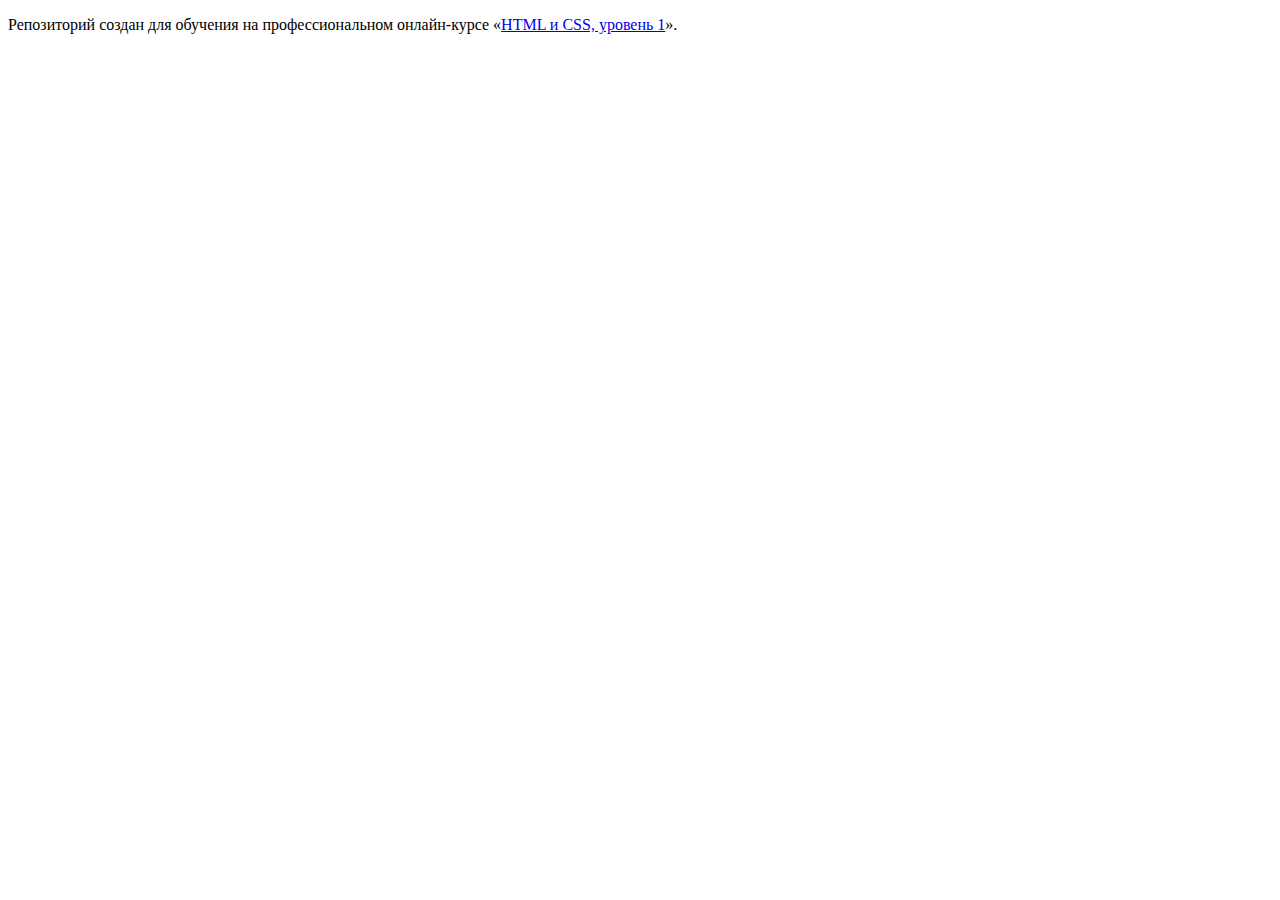
==== index.html @ 7a4e4bcb ":hatching_chick:" ====
<!DOCTYPE html>
<html lang="ru">
  <head>
    <meta charset="utf-8">
    <title>HTML Academy: Седона</title>
  </head>
  <body>

    <p>Репозиторий создан для обучения на профессиональном онлайн‑курсе «<a href="https://htmlacademy.ru/intensive/htmlcss">HTML и CSS, уровень 1</a>».</p>

  </body>
</html>
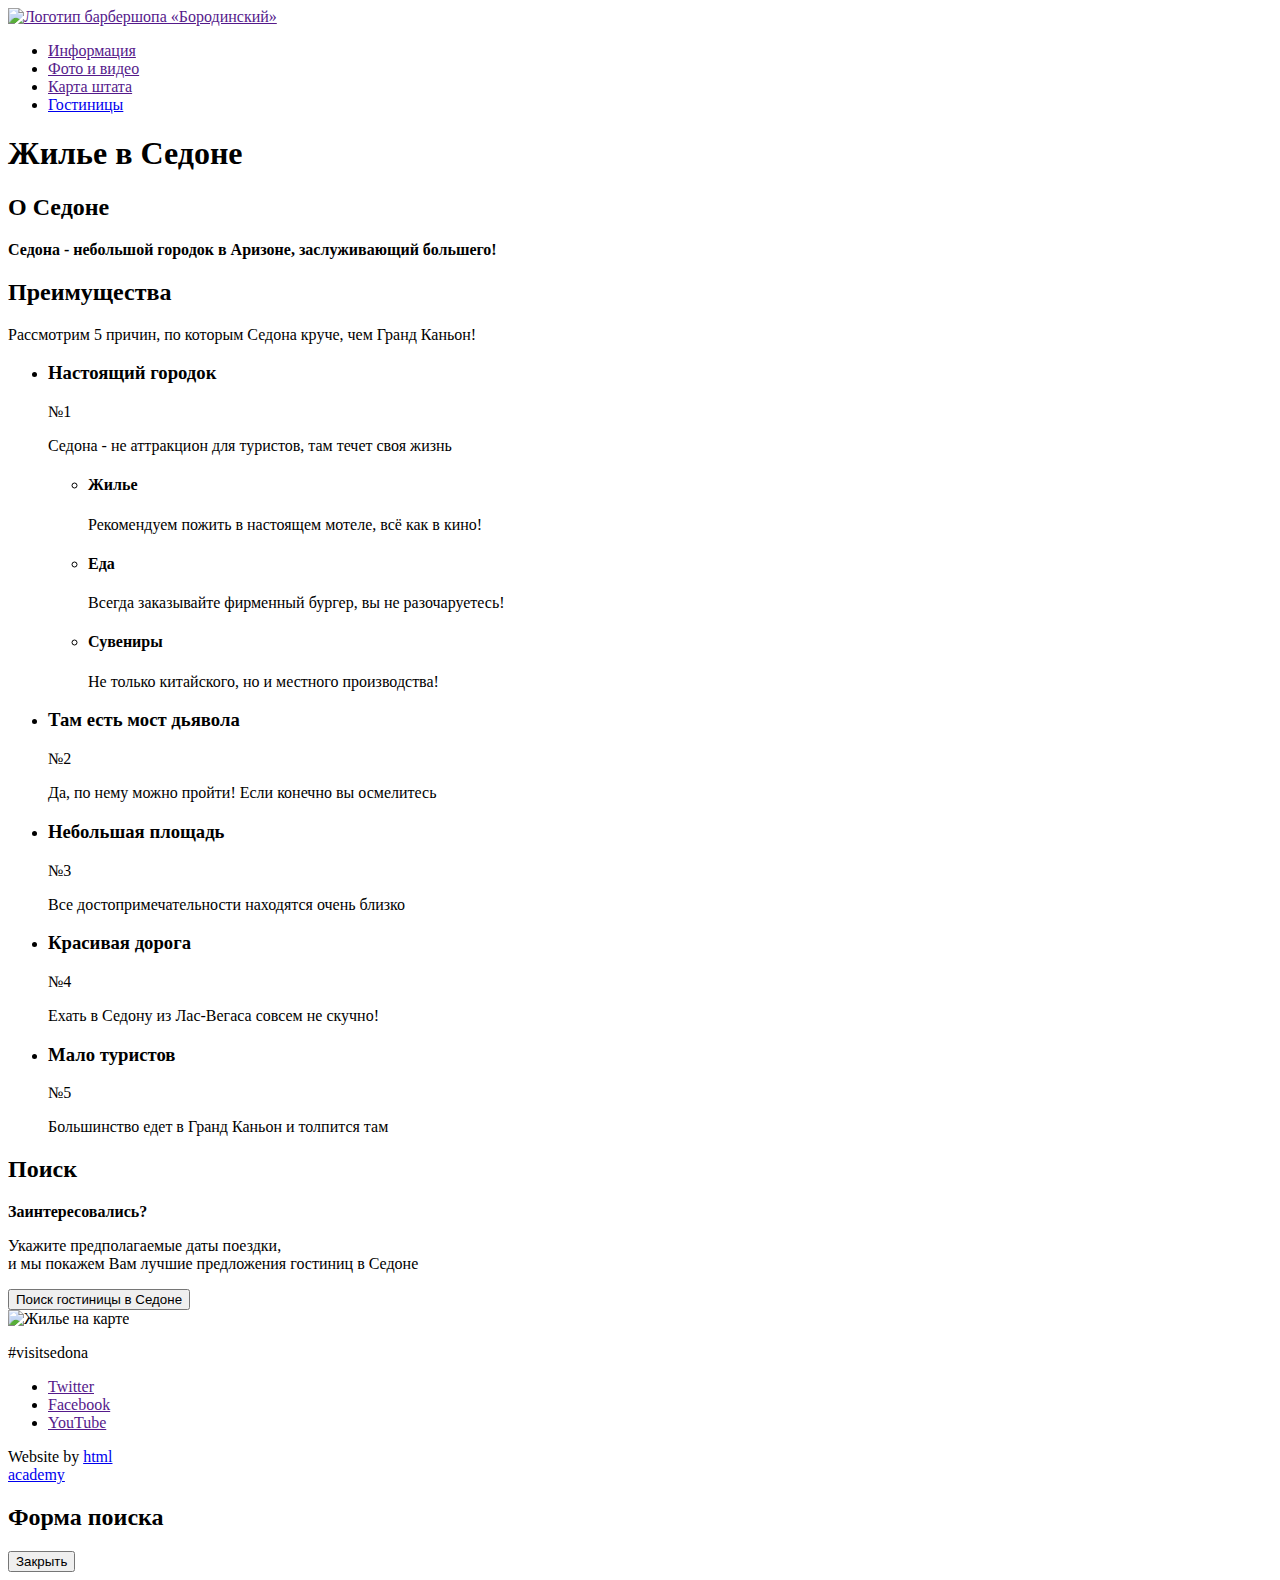
==== commit 0ea5c8f4: "2. Разметка" ====
--- a/index.html
+++ b/index.html
@@ -2,11 +2,103 @@
 <html lang="ru">
   <head>
     <meta charset="utf-8">
-    <title>HTML Academy: Седона</title>
+    <title>Жилье в Седоне</title>
   </head>
   <body>
+    <header>
+      <nav>
+        <a href="">
+          <img src="https://via.placeholder.com/368x153" width="137" height="70" alt="Логотип барбершопа «Бородинский»">
+        </a>
+        <ul>
+          <li><a href="">Информация</a></li>
+          <li><a href="">Фото и видео</a></li>
+          <li><a href="">Карта штата</a></li>
+          <li><a href="catalog.html">Гостиницы</a></li>
+        </ul>
+      </nav>
+    </header>
+    <main>
+      <h1>Жилье в Седоне</h1>
+      <section>
+        <h2>О Седоне</h2>
+        <b>Седона - небольшой городок в Аризоне, заслуживающий большего!</b>
+      </section>
+      <section>
+        <h2>Преимущества</h2>
+        <p>Рассмотрим 5 причин, по которым Седона круче, чем Гранд Каньон!</p>
+        <ul>
+          <li>
+            <h3>Настоящий городок</h3>
+            <span>№1</span>
+            <p>Седона - не аттракцион для туристов, там течет своя жизнь</p>
+            <ul>
+              <li>
+                <h4>Жилье</h4>
+                <p>Рекомендуем пожить в настоящем мотеле, всё как в кино!</p>
+              </li>
+              <li>
+                <h4>Еда</h4>
+                <p>Всегда заказывайте фирменный бургер, вы не разочаруетесь!</p>
+              </li>
+              <li>
+                <h4>Сувениры</h4>
+                <p>Не только китайского, но и местного производства!</p>
+              </li>
+            </ul>
+          </li>
+          <li>
+            <h3>Там есть мост дьявола</h3>
+            <span>№2</span>
+            <p>Да, по нему можно пройти! Если конечно вы осмелитесь</p>
+          </li>
+          <li>
+            <h3>Небольшая площадь</h3>
+            <span>№3</span>
+            <p>Все достопримечательности находятся очень близко</p>
+          </li>
+          <li>
+            <h3>Красивая дорога</h3>
+            <span>№4</span>
+            <p>Ехать в Седону из Лас-Вегаса совсем не скучно!</p>
+          </li>
+          <li>
+            <h3>Мало туристов</h3>
+            <span>№5</span>
+            <p>Большинство едет в Гранд Каньон и толпится там</p>
+          </li>
+        </ul>
+      </section>
+      <section>
+        <h2>Поиск</h2>
+        <b>Заинтересовались?</b>
+        <p>Укажите предполагаемые даты поездки,<br>
+          и мы покажем Вам лучшие предложения гостиниц в Седоне
+        </p>
+        <div>
+          <button type="button">Поиск гостиницы в Седоне</button>
+        </div>
+        <img src="https://via.placeholder.com/1200x470" width="1200" height="470" alt="Жилье на карте">
+      </section>
+    </main>
+    <footer>
+      <p>#visitsedona</p>
+      <ul>
+        <li><a href="">Twitter</a></li>
+        <li><a href="">Facebook</a></li>
+        <li><a href="">YouTube</a></li>
+      </ul>
+      <p>
+        Website by
+        <a href="https://htmlacademy.ru">html<br>academy</a>
+      </p>
+    </footer>
 
-    <p>Репозиторий создан для обучения на профессиональном онлайн‑курсе «<a href="https://htmlacademy.ru/intensive/htmlcss">HTML и CSS, уровень 1</a>».</p>
+    <section>
+      <h2>Форма поиска</h2>
+      <!-- Форма поиска -->
+      <button type="button">Закрыть</button>
+    </section>
 
   </body>
 </html>
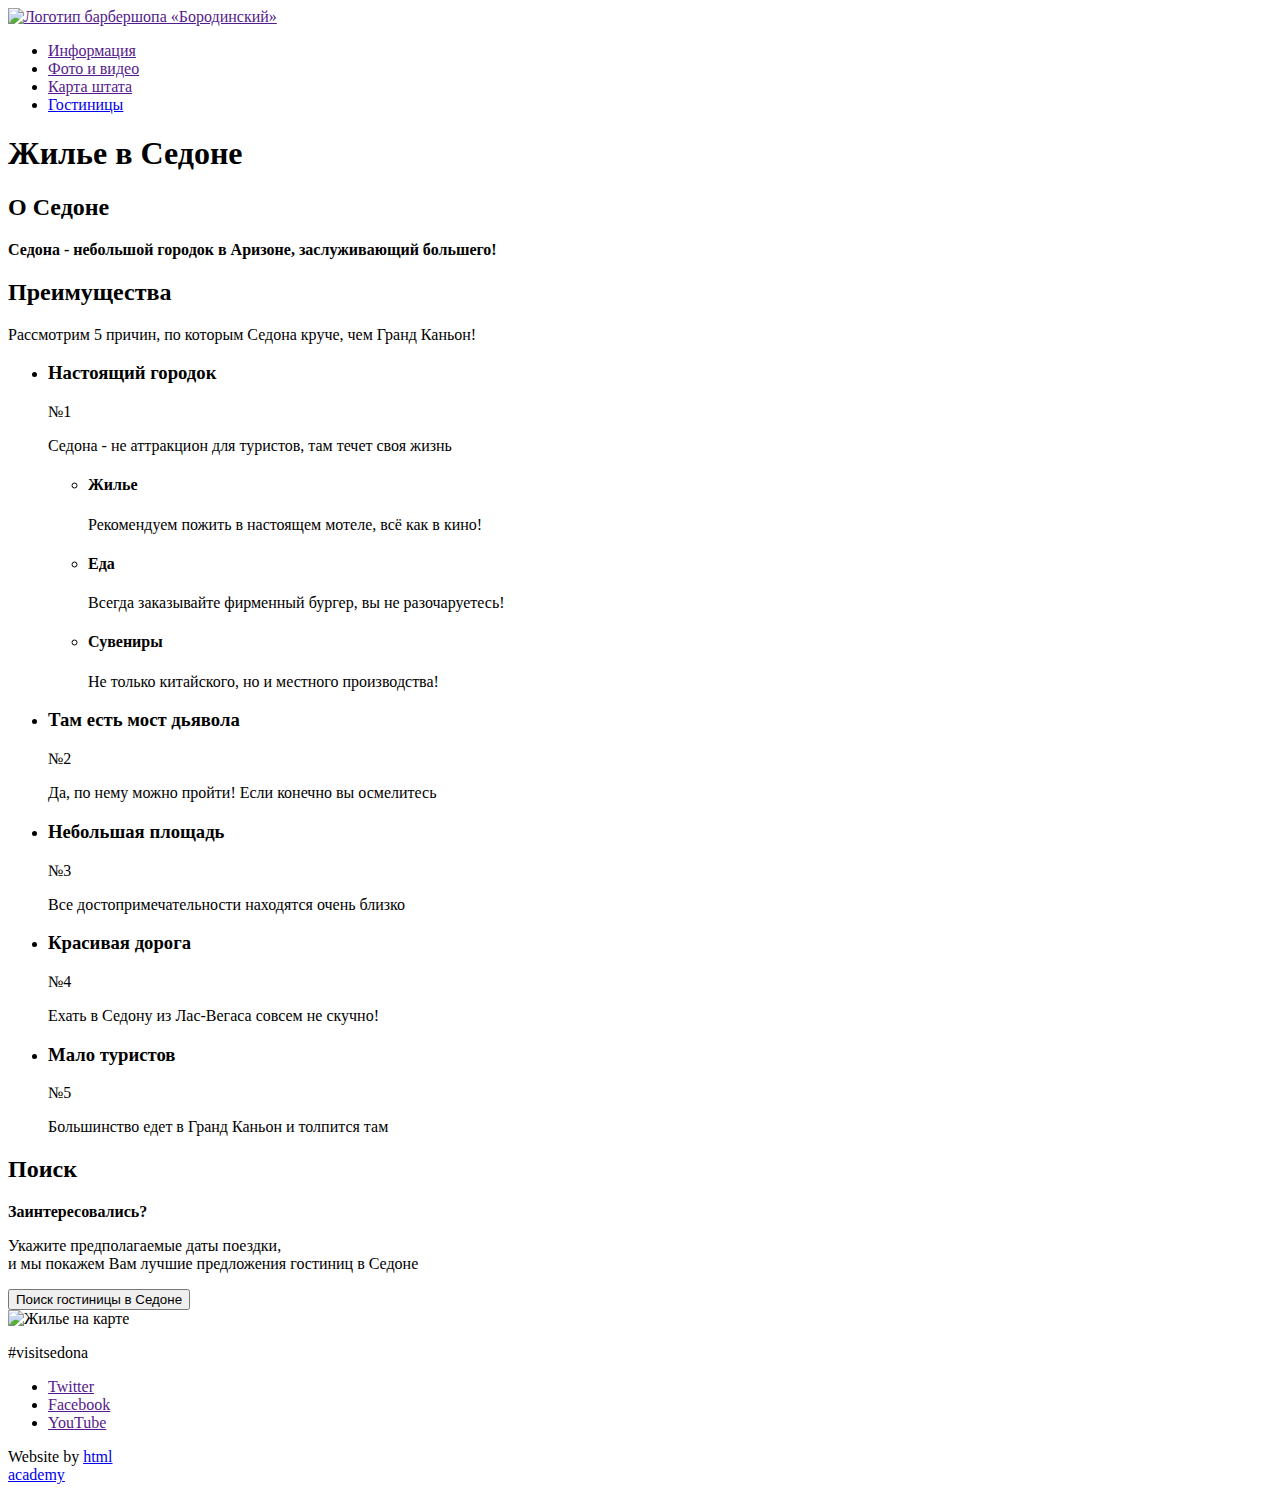
==== commit 4b0e2626: "2. Разметка" ====
--- a/index.html
+++ b/index.html
@@ -93,12 +93,5 @@
         <a href="https://htmlacademy.ru">html<br>academy</a>
       </p>
     </footer>
-
-    <section>
-      <h2>Форма поиска</h2>
-      <!-- Форма поиска -->
-      <button type="button">Закрыть</button>
-    </section>
-
   </body>
 </html>
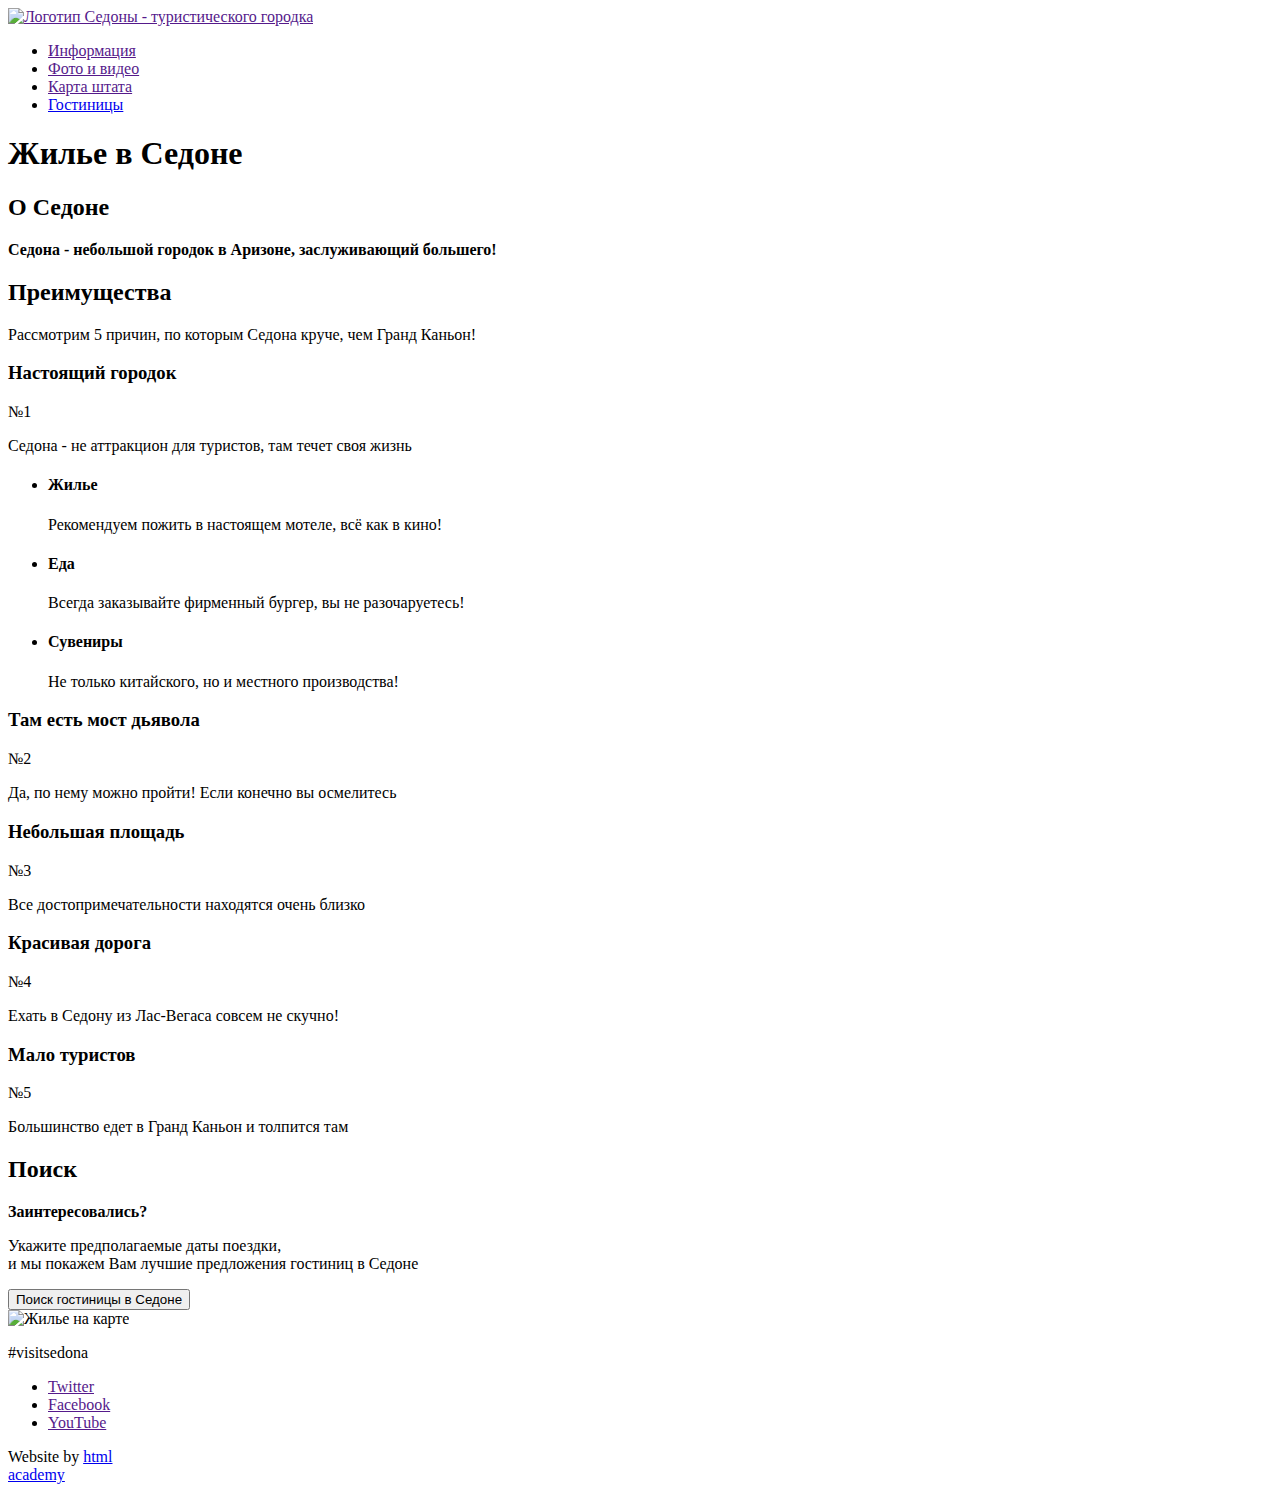
==== commit f61842df: "2. Разметка." ====
--- a/index.html
+++ b/index.html
@@ -8,7 +8,7 @@
     <header>
       <nav>
         <a href="">
-          <img src="https://via.placeholder.com/368x153" width="137" height="70" alt="Логотип барбершопа «Бородинский»">
+          <img src="https://via.placeholder.com/368x153" width="137" height="70" alt="Логотип Седоны - туристического городка">
         </a>
         <ul>
           <li><a href="">Информация</a></li>
@@ -27,11 +27,13 @@
       <section>
         <h2>Преимущества</h2>
         <p>Рассмотрим 5 причин, по которым Седона круче, чем Гранд Каньон!</p>
-        <ul>
-          <li>
-            <h3>Настоящий городок</h3>
-            <span>№1</span>
-            <p>Седона - не аттракцион для туристов, там течет своя жизнь</p>
+        <div>
+          <div>
+            <div>
+              <h3>Настоящий городок</h3>
+              <span>№1</span>
+              <p>Седона - не аттракцион для туристов, там течет своя жизнь</p>
+            </div>
             <ul>
               <li>
                 <h4>Жилье</h4>
@@ -46,28 +48,28 @@
                 <p>Не только китайского, но и местного производства!</p>
               </li>
             </ul>
-          </li>
-          <li>
+          </div>
+          <div>
             <h3>Там есть мост дьявола</h3>
             <span>№2</span>
             <p>Да, по нему можно пройти! Если конечно вы осмелитесь</p>
-          </li>
-          <li>
+          </div>
+          <div>
             <h3>Небольшая площадь</h3>
             <span>№3</span>
             <p>Все достопримечательности находятся очень близко</p>
-          </li>
-          <li>
+          </div>
+          <div>
             <h3>Красивая дорога</h3>
             <span>№4</span>
             <p>Ехать в Седону из Лас-Вегаса совсем не скучно!</p>
-          </li>
-          <li>
+          </div>
+          <div>
             <h3>Мало туристов</h3>
             <span>№5</span>
             <p>Большинство едет в Гранд Каньон и толпится там</p>
-          </li>
-        </ul>
+          </div>
+        </div>
       </section>
       <section>
         <h2>Поиск</h2>
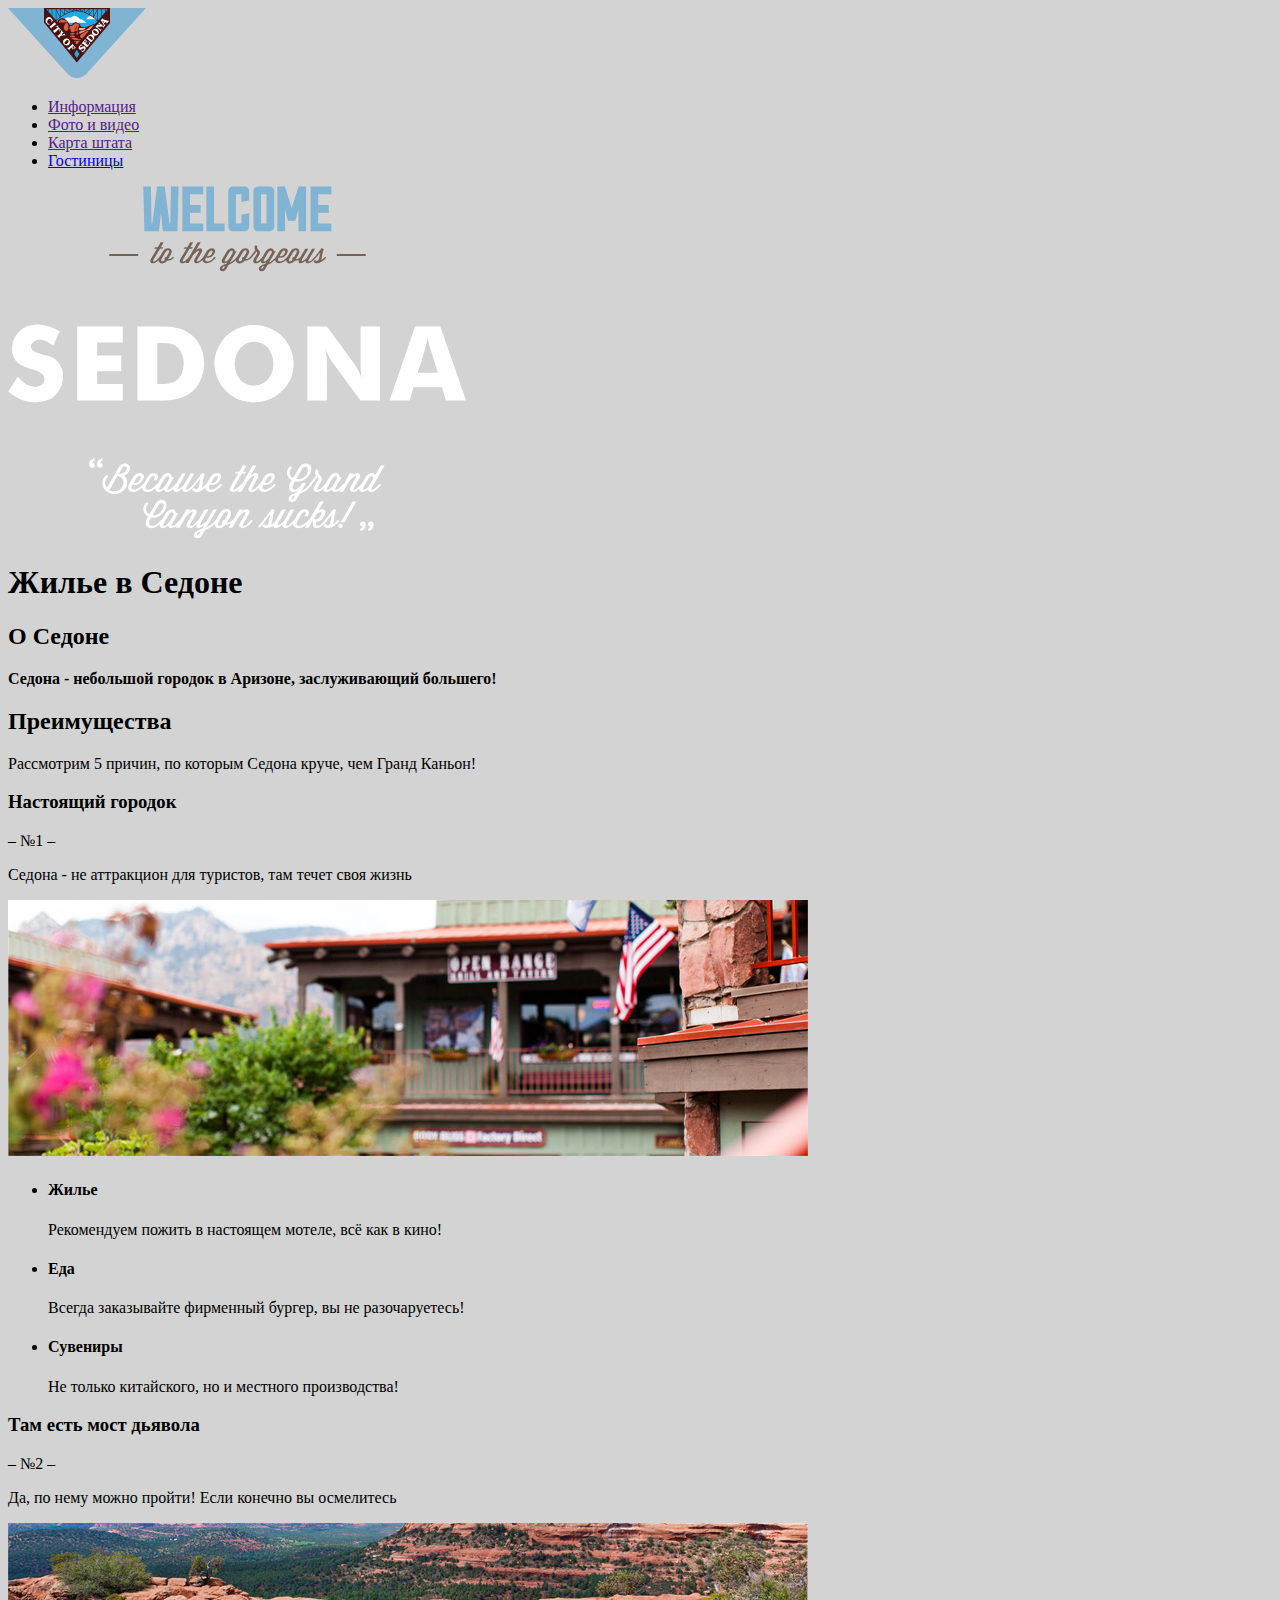
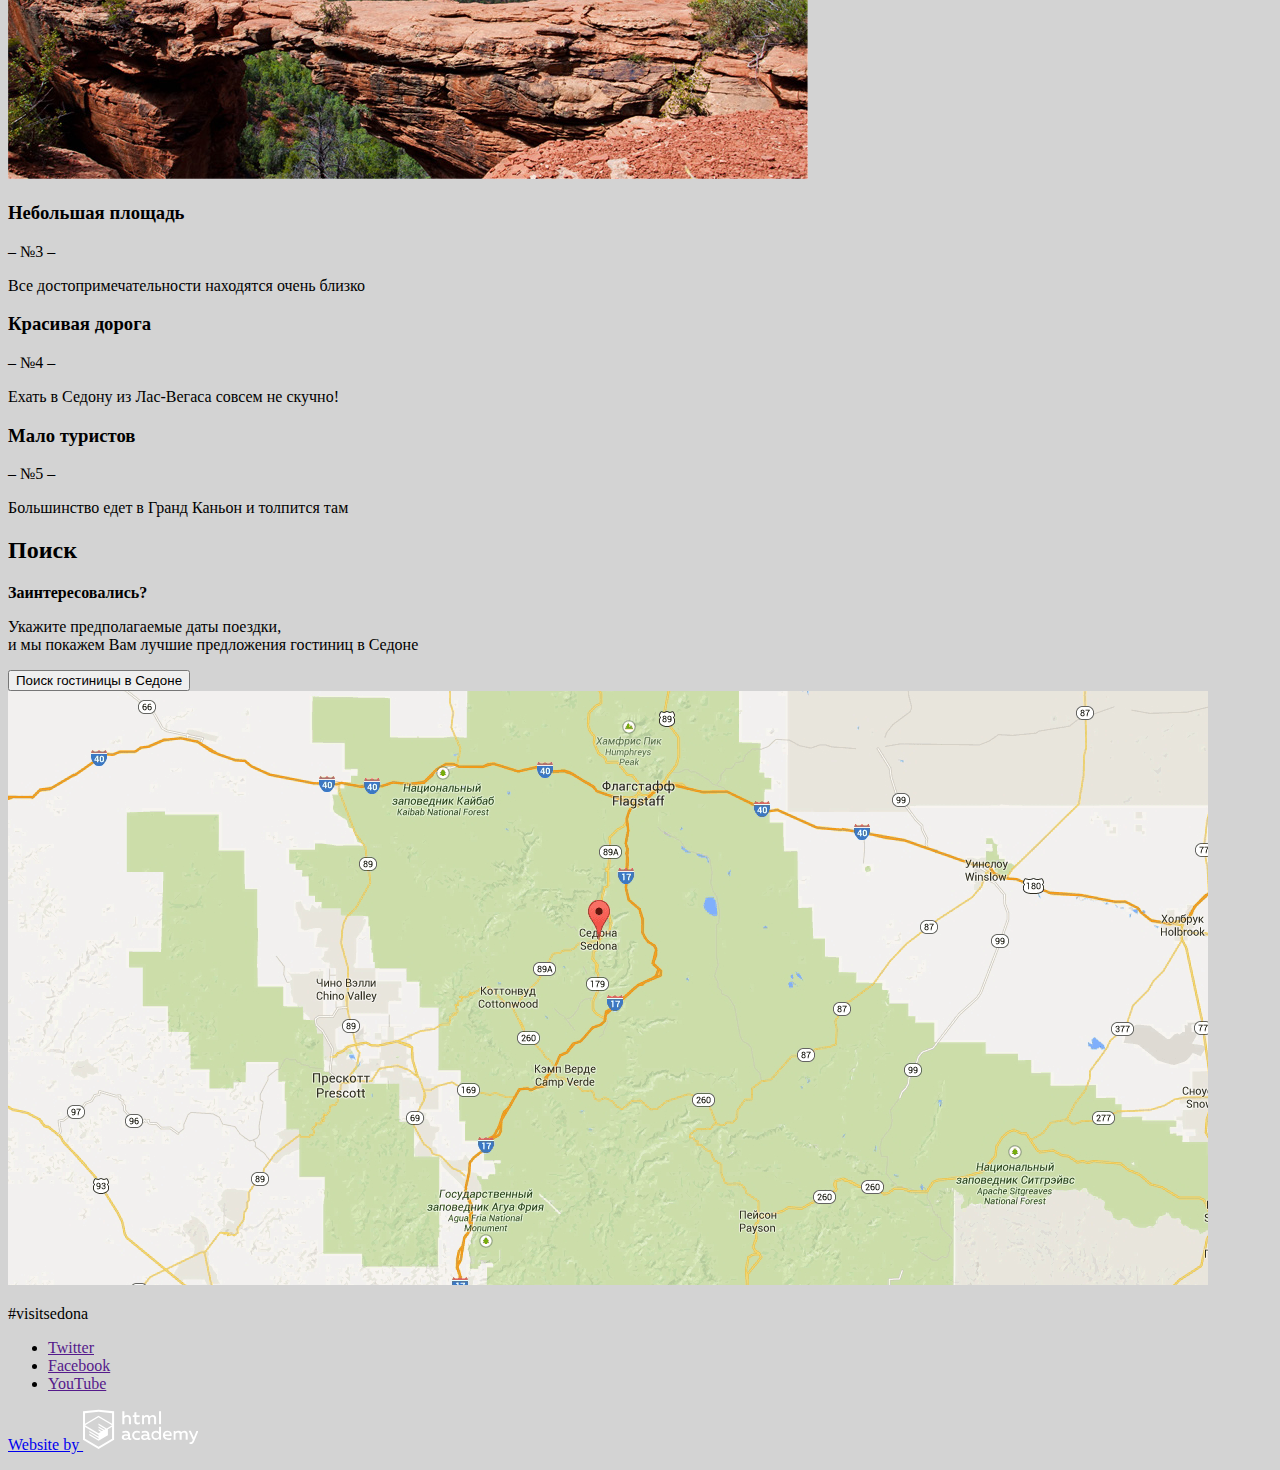
==== commit e19bfc11: "3. Работа с графикой" ====
--- a/index.html
+++ b/index.html
@@ -3,12 +3,13 @@
   <head>
     <meta charset="utf-8">
     <title>Жилье в Седоне</title>
+    <link href="css/style.css" rel="stylesheet" type="text/css">
   </head>
   <body>
     <header>
       <nav>
-        <a href="">
-          <img src="https://via.placeholder.com/368x153" width="137" height="70" alt="Логотип Седоны - туристического городка">
+        <a>
+          <img src="img/logo-main.svg" width="138" height="70" alt="Седона">
         </a>
         <ul>
           <li><a href="">Информация</a></li>
@@ -19,6 +20,9 @@
       </nav>
     </header>
     <main>
+      <div>
+        <img src="img/intro-logo.svg" width="459" height="353" alt="Седона приветствует вас!">
+      </div>
       <h1>Жилье в Седоне</h1>
       <section>
         <h2>О Седоне</h2>
@@ -31,8 +35,9 @@
           <div>
             <div>
               <h3>Настоящий городок</h3>
-              <span>№1</span>
+              <span>&ndash; №1 &ndash;</span>
               <p>Седона - не аттракцион для туристов, там течет своя жизнь</p>
+              <img src="img/picture_city.jpg" width="800" height="256" alt="Жизнь города">
             </div>
             <ul>
               <li>
@@ -51,22 +56,23 @@
           </div>
           <div>
             <h3>Там есть мост дьявола</h3>
-            <span>№2</span>
+            <span>&ndash; №2 &ndash;</span>
             <p>Да, по нему можно пройти! Если конечно вы осмелитесь</p>
+            <img src="img/picture_canyon.jpg" width="800" height="256" alt="Мост дьявола">
           </div>
           <div>
             <h3>Небольшая площадь</h3>
-            <span>№3</span>
+            <span>&ndash; №3 &ndash;</span>
             <p>Все достопримечательности находятся очень близко</p>
           </div>
           <div>
             <h3>Красивая дорога</h3>
-            <span>№4</span>
+            <span>&ndash; №4 &ndash;</span>
             <p>Ехать в Седону из Лас-Вегаса совсем не скучно!</p>
           </div>
           <div>
             <h3>Мало туристов</h3>
-            <span>№5</span>
+            <span>&ndash; №5 &ndash;</span>
             <p>Большинство едет в Гранд Каньон и толпится там</p>
           </div>
         </div>
@@ -80,7 +86,7 @@
         <div>
           <button type="button">Поиск гостиницы в Седоне</button>
         </div>
-        <img src="https://via.placeholder.com/1200x470" width="1200" height="470" alt="Жилье на карте">
+        <img src="img/map-sedona-location.png" width="1200" height="594" alt="Седона на карте">
       </section>
     </main>
     <footer>
@@ -91,8 +97,10 @@
         <li><a href="">YouTube</a></li>
       </ul>
       <p>
-        Website by
-        <a href="https://htmlacademy.ru">html<br>academy</a>
+        <a href="https://htmlacademy.ru">
+          Website by
+          <img src="img/logo-htmlacademy.svg" width="115" height="41" alt="HTML Academy">
+        </a>
       </p>
     </footer>
   </body>
--- a/css/style.css
+++ b/css/style.css
@@ -0,0 +1,9 @@
+/**** Начало секции правил временной вспомогательной стилизации. ****
+*/
+
+body {
+    background: lightgray;
+}
+
+/**** Конец секции правил временной вспомогательной стилизации. ****
+*/
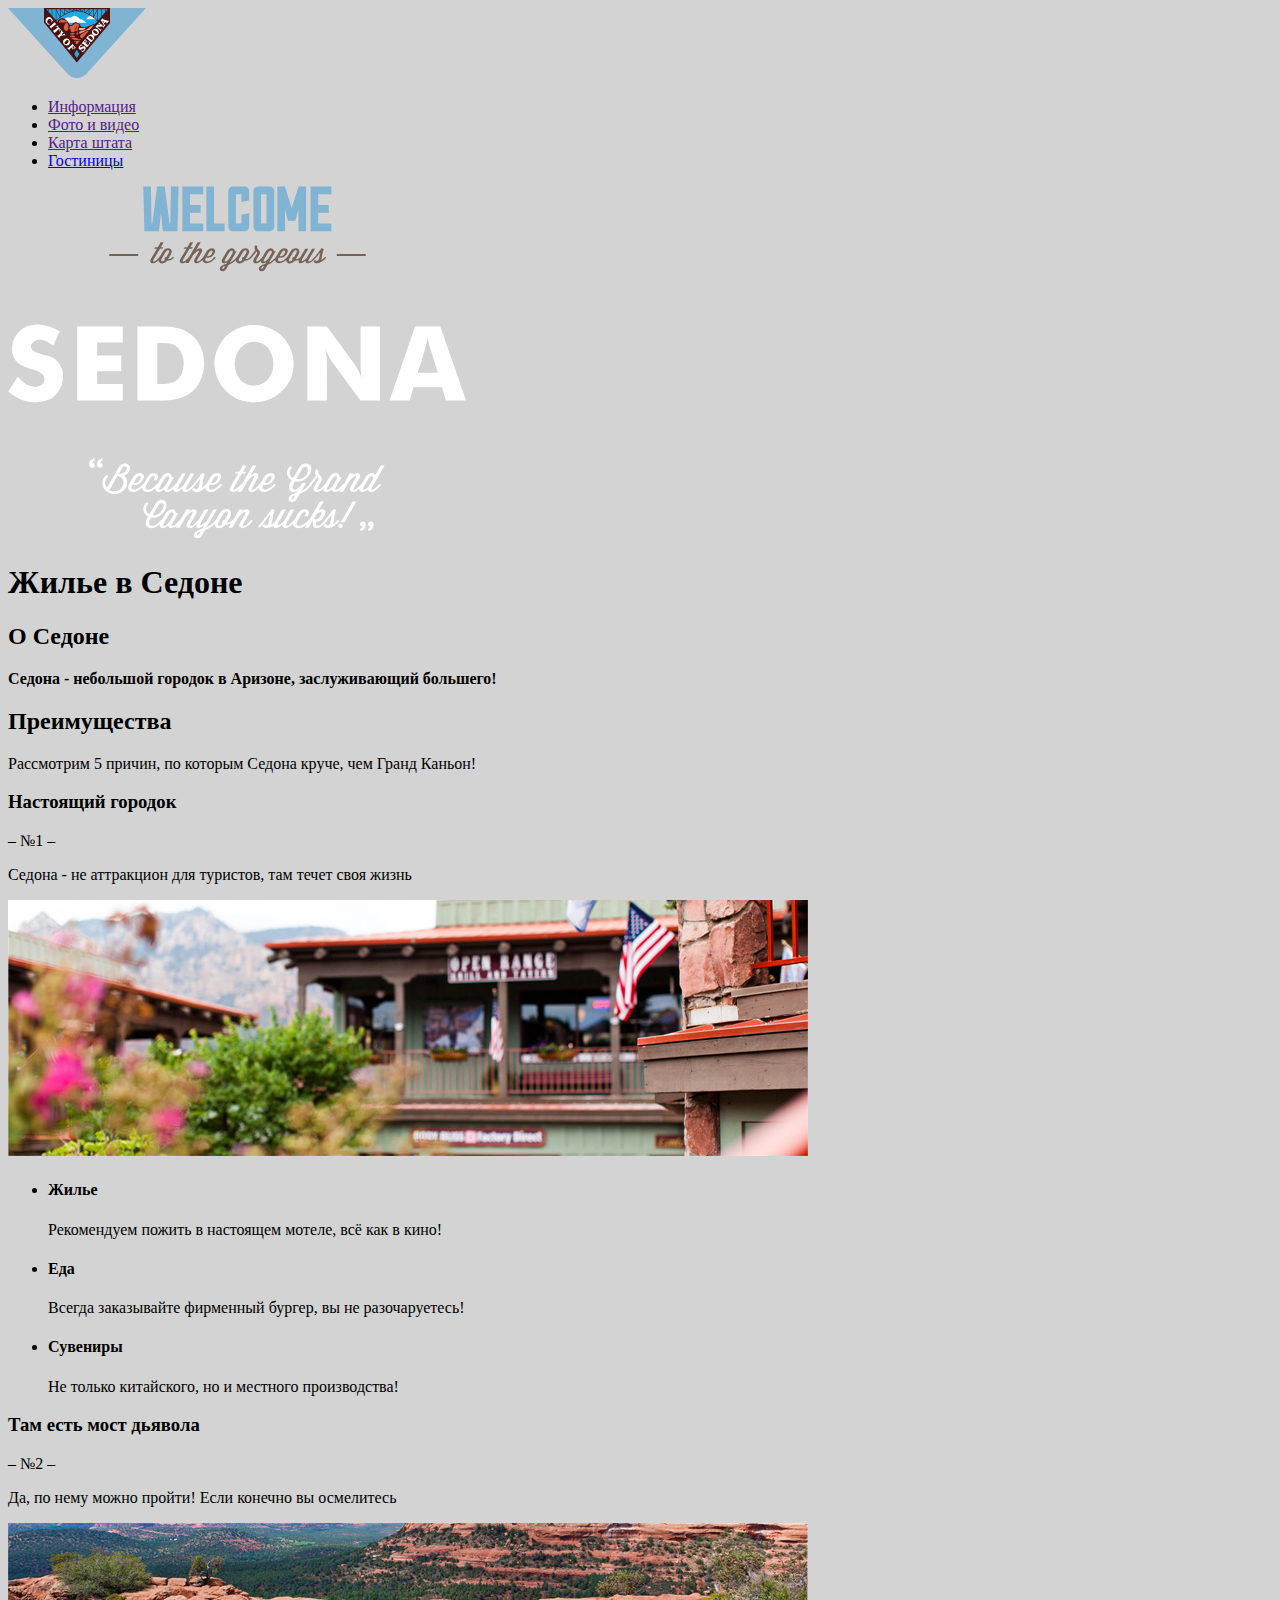
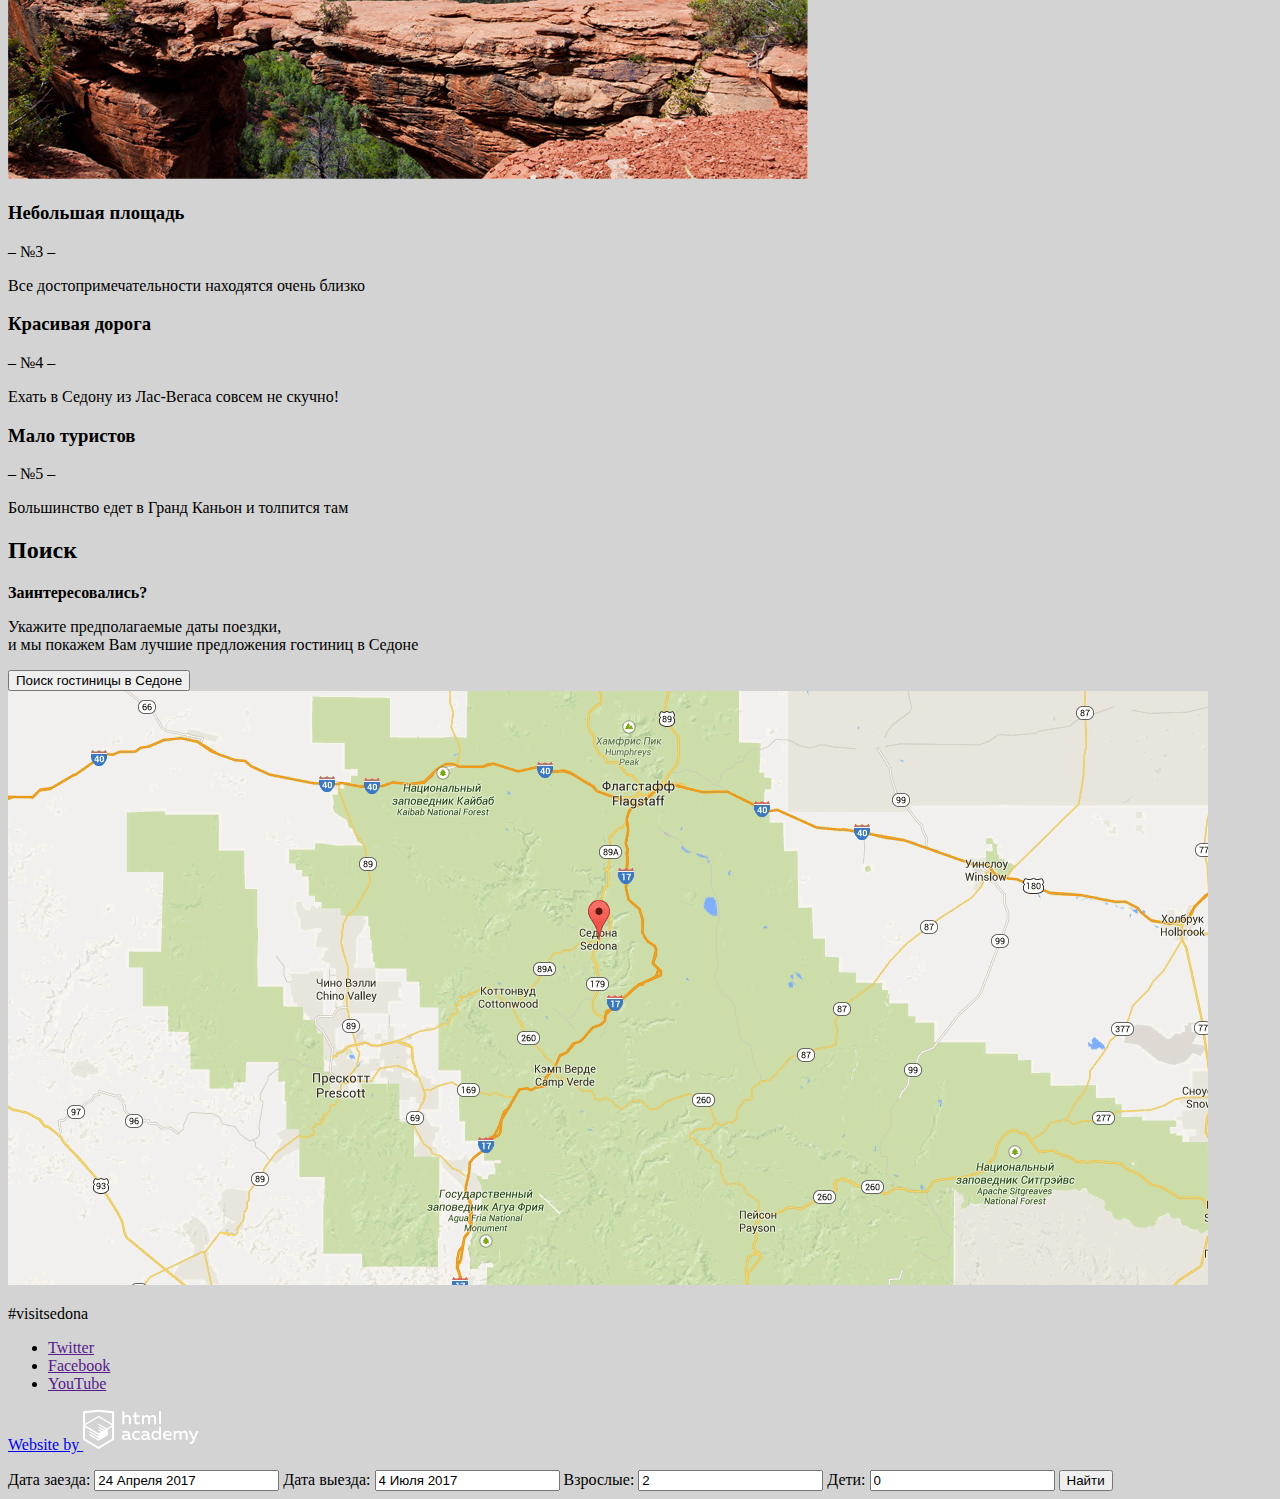
==== commit 09790d32: "4. Доступность и формы" ====
--- a/index.html
+++ b/index.html
@@ -23,13 +23,13 @@
       <div>
         <img src="img/intro-logo.svg" width="459" height="353" alt="Седона приветствует вас!">
       </div>
-      <h1>Жилье в Седоне</h1>
+      <h1 class="visually-hidden">Жилье в Седоне</h1>
       <section>
-        <h2>О Седоне</h2>
+        <h2 class="visually-hidden">О Седоне</h2>
         <b>Седона - небольшой городок в Аризоне, заслуживающий большего!</b>
       </section>
       <section>
-        <h2>Преимущества</h2>
+        <h2 class="visually-hidden">Преимущества</h2>
         <p>Рассмотрим 5 причин, по которым Седона круче, чем Гранд Каньон!</p>
         <div>
           <div>
@@ -78,7 +78,7 @@
         </div>
       </section>
       <section>
-        <h2>Поиск</h2>
+        <h2 class="visually-hidden">Поиск</h2>
         <b>Заинтересовались?</b>
         <p>Укажите предполагаемые даты поездки,<br>
           и мы покажем Вам лучшие предложения гостиниц в Седоне
@@ -103,5 +103,26 @@
         </a>
       </p>
     </footer>
+    <div>
+      <form action="https://echo.htmlacademy.ru" method="get">
+        <label>
+          Дата заезда:
+          <input type="text" name="arrivalDate" value="24 Апреля 2017">
+        </label>
+        <label>
+          Дата выезда:
+          <input type="text" name="departureDate" value="4 Июля 2017">
+        </label>
+        <label>
+          Взрослые:
+          <input type="text" name="adultCount" value="2">
+        </label>
+        <label>
+            Дети:
+            <input type="text" name="childrenCount" value="0">
+        </label>
+        <button type="submit">Найти</button>
+      </form>
+    </div>
   </body>
 </html>
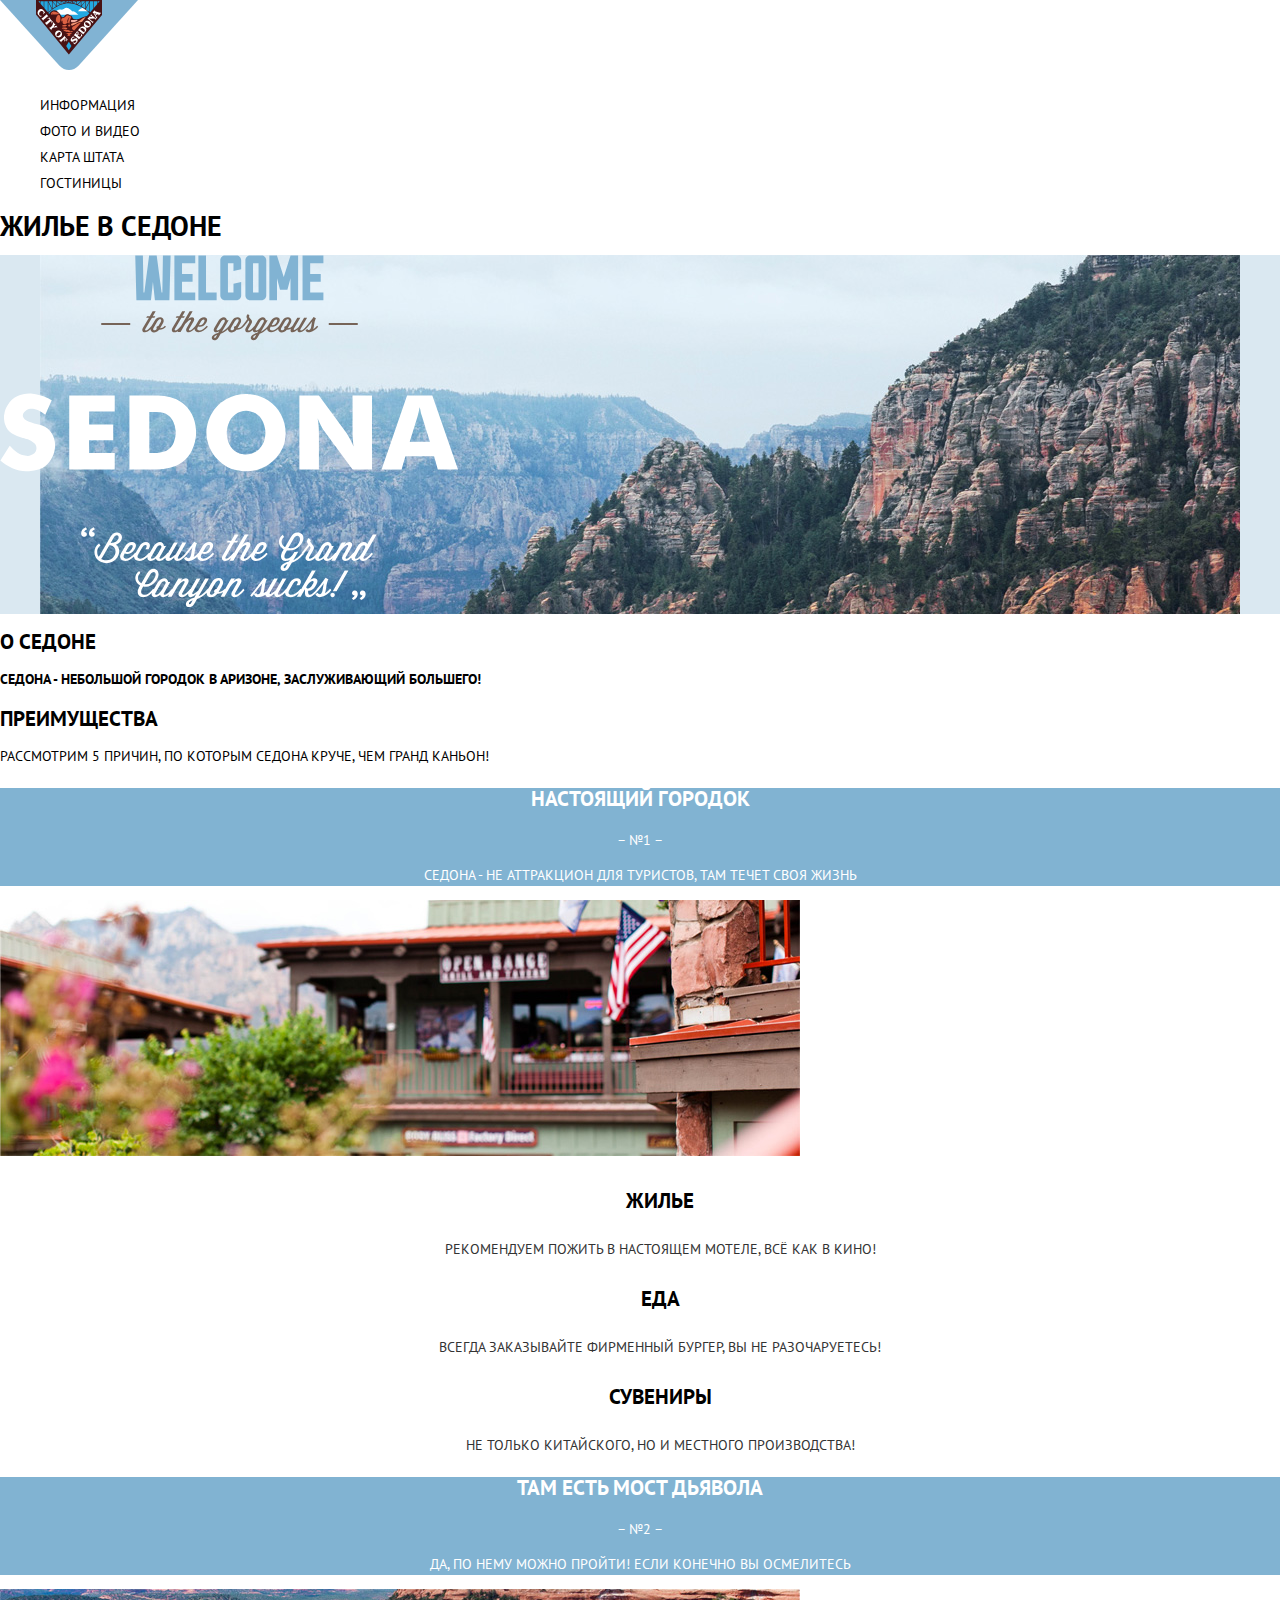
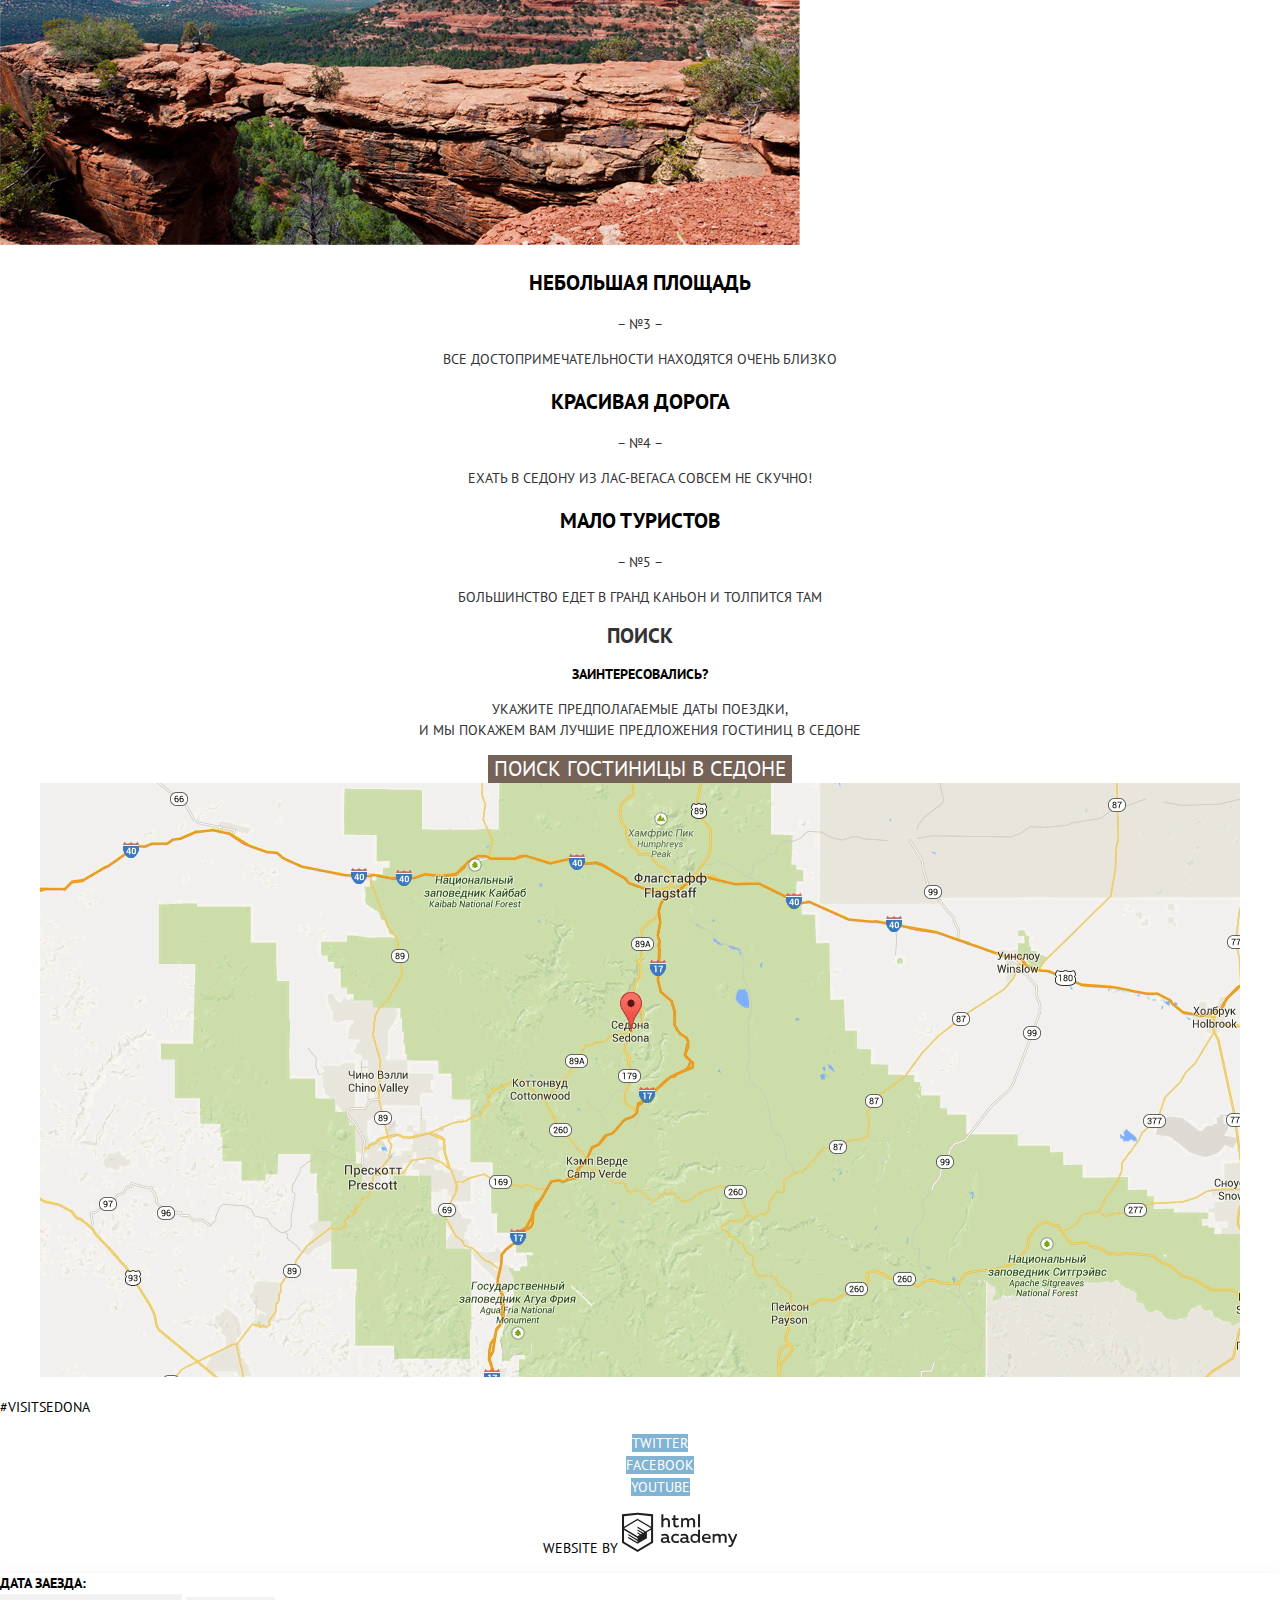
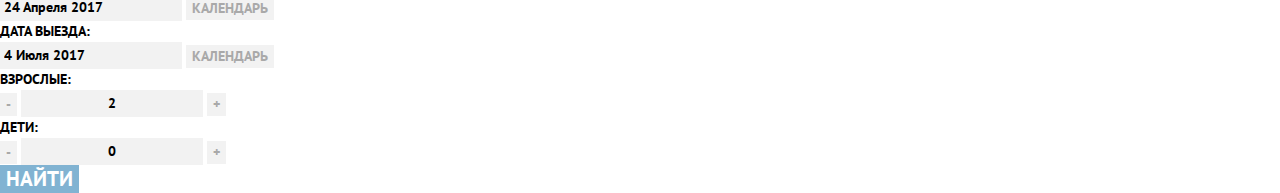
==== commit ab0ee573: "5. Введение в CSS" ====
--- a/index.html
+++ b/index.html
@@ -3,15 +3,17 @@
   <head>
     <meta charset="utf-8">
     <title>Жилье в Седоне</title>
+    <link href="https://fonts.googleapis.com/css?family=PT+Sans:400,700&display=swap&subset=cyrillic" rel="stylesheet" type="text/css">
+    <link href="css/normalize.css" rel="stylesheet" type="text/css">
     <link href="css/style.css" rel="stylesheet" type="text/css">
   </head>
   <body>
-    <header>
-      <nav>
-        <a>
+    <header class="main-header">
+      <nav class="main-navigation">
+        <a class="main-logo">
           <img src="img/logo-main.svg" width="138" height="70" alt="Седона">
         </a>
-        <ul>
+        <ul class="site-navigation">
           <li><a href="">Информация</a></li>
           <li><a href="">Фото и видео</a></li>
           <li><a href="">Карта штата</a></li>
@@ -19,109 +21,129 @@
         </ul>
       </nav>
     </header>
-    <main>
-      <div>
+    <main class="main-container">
+      <h1 class="visually-hidden">Жилье в Седоне</h1>
+      <div class="main-intro">
         <img src="img/intro-logo.svg" width="459" height="353" alt="Седона приветствует вас!">
       </div>
-      <h1 class="visually-hidden">Жилье в Седоне</h1>
-      <section>
+      <section class="about">
         <h2 class="visually-hidden">О Седоне</h2>
         <b>Седона - небольшой городок в Аризоне, заслуживающий большего!</b>
       </section>
-      <section>
+      <section class="advantages">
         <h2 class="visually-hidden">Преимущества</h2>
         <p>Рассмотрим 5 причин, по которым Седона круче, чем Гранд Каньон!</p>
         <div>
-          <div>
-            <div>
-              <h3>Настоящий городок</h3>
-              <span>&ndash; №1 &ndash;</span>
-              <p>Седона - не аттракцион для туристов, там течет своя жизнь</p>
+          <div class="advantage">
+            <div class="advantage-header">
+              <div class="advantage-description">
+                <h3>Настоящий городок</h3>
+                <span class="advantage-number">&ndash; №1 &ndash;</span>
+                <p>Седона - не аттракцион для туристов, там течет своя жизнь</p>
+              </div>
               <img src="img/picture_city.jpg" width="800" height="256" alt="Жизнь города">
             </div>
-            <ul>
-              <li>
+            <ul class="advantage-details">
+              <li class="advantage-detail">
                 <h4>Жилье</h4>
                 <p>Рекомендуем пожить в настоящем мотеле, всё как в кино!</p>
               </li>
-              <li>
+              <li class="advantage-detail">
                 <h4>Еда</h4>
                 <p>Всегда заказывайте фирменный бургер, вы не разочаруетесь!</p>
               </li>
-              <li>
+              <li class="advantage-detail">
                 <h4>Сувениры</h4>
                 <p>Не только китайского, но и местного производства!</p>
               </li>
             </ul>
           </div>
-          <div>
-            <h3>Там есть мост дьявола</h3>
-            <span>&ndash; №2 &ndash;</span>
-            <p>Да, по нему можно пройти! Если конечно вы осмелитесь</p>
+          <div class="advantage advantage-header">
+            <div class="advantage-description">
+              <h3>Там есть мост дьявола</h3>
+              <span class="advantage-number">&ndash; №2 &ndash;</span>
+              <p>Да, по нему можно пройти! Если конечно вы осмелитесь</p>
+            </div>
             <img src="img/picture_canyon.jpg" width="800" height="256" alt="Мост дьявола">
           </div>
-          <div>
-            <h3>Небольшая площадь</h3>
+          <div class="advantage advantage-description">
+            <h3 class="advantage-number">Небольшая площадь</h3>
             <span>&ndash; №3 &ndash;</span>
             <p>Все достопримечательности находятся очень близко</p>
           </div>
-          <div>
-            <h3>Красивая дорога</h3>
+          <div class="advantage advantage-description">
+            <h3 class="advantage-number">Красивая дорога</h3>
             <span>&ndash; №4 &ndash;</span>
             <p>Ехать в Седону из Лас-Вегаса совсем не скучно!</p>
           </div>
-          <div>
+          <div class="advantage advantage-description">
             <h3>Мало туристов</h3>
-            <span>&ndash; №5 &ndash;</span>
+            <span class="advantage-number">&ndash; №5 &ndash;</span>
             <p>Большинство едет в Гранд Каньон и толпится там</p>
           </div>
         </div>
       </section>
-      <section>
+      <section class="search-housing">
         <h2 class="visually-hidden">Поиск</h2>
         <b>Заинтересовались?</b>
         <p>Укажите предполагаемые даты поездки,<br>
           и мы покажем Вам лучшие предложения гостиниц в Седоне
         </p>
-        <div>
-          <button type="button">Поиск гостиницы в Седоне</button>
-        </div>
+        <button class="button button-alter" type="button">Поиск гостиницы в Седоне</button>
         <img src="img/map-sedona-location.png" width="1200" height="594" alt="Седона на карте">
       </section>
     </main>
-    <footer>
-      <p>#visitsedona</p>
-      <ul>
-        <li><a href="">Twitter</a></li>
-        <li><a href="">Facebook</a></li>
-        <li><a href="">YouTube</a></li>
+    <footer class="main-footer">
+      <p class="footer-hashtag">#visitsedona</p>
+      <ul class="footer-social">
+        <li><a class="button button-main" href="">Twitter</a></li>
+        <li><a class="button button-main" href="">Facebook</a></li>
+        <li><a class="button button-main" href="">YouTube</a></li>
       </ul>
-      <p>
-        <a href="https://htmlacademy.ru">
-          Website by
-          <img src="img/logo-htmlacademy.svg" width="115" height="41" alt="HTML Academy">
+      <p class="footer-copyright">
+        Website by
+        <a class="footer-copyright-logo" href="https://htmlacademy.ru/intensive/htmlcss">
+          <img class="normal" src="img/logo-htmlacademy-normal.svg" width="115" height="41" alt="HTML Academy">
+          <img class="hover" src="img/logo-htmlacademy-hover.svg" width="115" height="41" alt="HTML Academy">
+          <img class="active" src="img/logo-htmlacademy-active.svg" width="115" height="41" alt="HTML Academy">
         </a>
       </p>
     </footer>
-    <div>
-      <form action="https://echo.htmlacademy.ru" method="get">
-        <label>
-          Дата заезда:
-          <input type="text" name="arrivalDate" value="24 Апреля 2017">
-        </label>
-        <label>
-          Дата выезда:
-          <input type="text" name="departureDate" value="4 Июля 2017">
-        </label>
-        <label>
-          Взрослые:
-          <input type="text" name="adultCount" value="2">
-        </label>
-        <label>
-            Дети:
-            <input type="text" name="childrenCount" value="0">
-        </label>
-        <button type="submit">Найти</button>
+    <div class="modal modal-search-housing">
+      <form action="https://echo.htmlacademy.ru" method="post">
+        <div>
+          <label for="arrival-field">Дата заезда:</label>
+          <div class="date-control">
+            <input id="arrival-field" type="text" name="arrivalDate" value="24 Апреля 2017">
+            <button class="button button-picker" type="button" aria-label="Открыть календарь">Календарь</button>
+          </div>
+        </div>
+        <div>
+          <label for="departure-field">Дата выезда:</label>
+          <div class="date-control">
+            <input id="departure-field" type="text" name="departureDate" value="4 Июля 2017">
+            <button class="button button-picker" type="button" aria-label="Открыть календарь">Календарь</button>
+          </div>
+        </div>
+        <div>
+          <div>
+            <label for="adult-field">Взрослые:</label>
+            <div class="number-control">
+              <button class="button button-picker" type="button" aria-label="Уменьшить">-</button>
+              <input id="adult-field" type="text" name="adultCount" value="2">
+              <button class="button button-picker" type="button" aria-label="Увеличить">+</button>
+            </div>
+          </div>
+          <div>
+            <label for="children-field">Дети:</label>
+            <div class="number-control">
+              <button class="button button-picker" type="button" aria-label="Уменьшить">-</button>
+              <input id="children-field" type="text" name="childrenCount" value="0">
+              <button class="button button-picker" type="button" aria-label="Увеличить">+</button>
+            </div>
+          </div>
+        </div>
+        <button class="button button-main" type="submit">Найти</button>
       </form>
     </div>
   </body>
--- a/css/style.css
+++ b/css/style.css
@@ -1,9 +1,478 @@
-/**** Начало секции правил временной вспомогательной стилизации. ****
-*/
-
 body {
-    background: lightgray;
-}
-
-/**** Конец секции правил временной вспомогательной стилизации. ****
-*/
+  margin: 0;
+  padding: 0;
+
+  font-family: "PT Sans", Arial, sans-serif;
+  font-size: 14px;
+  line-height: 21px;
+  font-weight: normal;
+  color: #000;
+  background-color: #fff;
+  text-transform: uppercase;
+}
+
+a {
+  text-decoration: none;
+}
+
+/**** Button.Begin
+*/
+
+.button {
+  font: inherit;
+  text-align: center;
+  color: #fff;
+  vertical-align: middle;
+  text-transform: uppercase;
+  border: none;
+  outline: none;
+}
+
+.button-main {
+  background-color: #81b3d2;
+}
+
+.button-main:hover,
+.button-main:focus {
+  background-color: #669ec0;
+}
+
+.button-main:active {
+  color: rgba(255, 255, 255, 0.3);
+  background-color: #5496bd;
+}
+
+.button-alter {
+  background-color: #766357;
+}
+
+.button-alter:hover,
+.button-alter:focus {
+  background-color: #604e43;
+}
+
+.button-alter:active {
+  color: rgba(255, 255, 255, 0.3);
+  background-color: #503e33;
+}
+
+.button-filter {
+  border: solid 2px #fff;
+  background-color: transparent;
+}
+
+.button-filter:hover,
+.button-filter:focus {
+  color: #000;
+  background-color: #fff;
+}
+
+.button-picker {
+  color: #a9a9a9;
+}
+
+.button-picker:hover,
+.button-picker:focus {
+  color: #000;
+}
+
+.button-picker:active {
+  color: #81b3d2;
+}
+
+/**** Button.End
+*/
+
+
+/**** Header.Navigation.Begin
+*/
+
+.main-navigation {
+  font-size: 14px;
+  line-height: 26px;
+  color: #000;
+}
+
+.site-navigation {
+  list-style: none;
+}
+
+
+.site-navigation a {
+  color: #000;
+outline: none;
+}
+
+.site-navigation a[href]:hover,
+.site-navigation a[href]:focus {
+  color: #81b3d2;
+}
+
+.site-navigation a[href]:active {
+  color: rgba(0, 0, 0, 0.3);
+}
+
+.site-navigation a:not([href]) {
+  color: #766357;
+}
+
+
+/**** Header.Navigation.End
+*/
+
+/**** Footer.Begin
+*/
+
+.main-footer {
+  color: #000;
+  background-color: rgba(255, 255, 255, 0.9);;
+}
+
+.footer-social {
+  text-align: center;
+  list-style: none;
+}
+
+.footer-social ul {
+  list-style: none;
+}
+
+.footer-copyright {
+  text-align: center;
+}
+
+.footer-copyright-logo {
+  outline: none;
+}
+
+.footer-copyright-logo .hover,
+.footer-copyright-logo .active {
+  display: none;
+}
+
+.footer-copyright-logo:hover .normal,
+.footer-copyright-logo:focus .normal,
+.footer-copyright-logo:active .normal {
+  display: none;
+}
+
+.footer-copyright-logo:hover .hover,
+.footer-copyright-logo:focus .hover {
+  display: inline;
+}
+
+.footer-copyright-logo:active .active {
+  display: inline;
+}
+
+.footer-copyright-logo:active .hover {
+  display: none;
+}
+
+
+/**** Footer.End
+*/
+
+/**** Intro.Begin
+*/
+
+.main-intro {
+  background-color: #dae8f1;
+  background-image: url("../img/intro-photo.jpg");
+  background-position: top center;
+  background-repeat: no-repeat;
+}
+
+/**** Intro.End
+*/
+
+/**** About.Begin
+*/
+
+.about {
+
+}
+
+/**** About.End
+*/
+
+/**** Advantages.Begin
+*/
+
+.advantage-description {
+  text-align: center;
+  color: #333;
+}
+
+.advantage-description h3 {
+  font-size: 21px;
+  font-weight: bold;
+  color: #000;
+}
+
+.advantage-header,
+.advantage-header h3 {
+  color: #fff;
+}
+
+.advantage-header .advantage-description {
+  color: #fff;
+  background-color: #81b3d2;
+}
+
+.advantage-details {
+  list-style: none;
+}
+
+.advantage-detail {
+  text-align: center;
+  color: #333;
+}
+
+.advantage-detail h4 {
+  font-size: 21px;
+  font-weight: bold;
+  color: #000;
+}
+
+/**** Advantages.End
+*/
+
+/**** SearchHousing.Begin
+*/
+
+.search-housing {
+  text-align: center;
+  color: #333;
+}
+
+.search-housing b {
+  color: #000;
+}
+
+.search-housing .button-alter {
+  font-size: 21px;
+  line-height: 26px;
+}
+
+/**** SearchHousing.End
+*/
+
+/**** Modal.Begin
+*/
+
+.modal {
+  color: #000;
+  background-color: #fff;
+  box-shadow: 0px 5px 15px 0 rgba(0, 1, 1, 0.2);
+}
+
+.modal-search-housing {
+  box-sizing: border-box;
+  font-weight: bold;
+  background-color: #fff;
+  color: #000;
+  box-shadow: 0px 7px 15px 0 rgba(0, 1, 1, 0.15);
+}
+
+.modal-search-housing input {
+  font: inherit;
+  background-color: #f2f2f2;
+  border: solid 2px transparent;
+  outline: none;
+}
+
+.modal-search-housing input:hover {
+  background-color: #ebebeb;
+}
+
+.modal-search-housing input:focus {
+  background-color: #ffffff;
+  border: solid 2px #e5e5e5;
+}
+
+.modal-search-housing .button-picker {
+  background-color: #f2f2f2;
+}
+
+.modal-search-housing .button-main {
+  font-size: 21px;
+  line-height: 26px;
+}
+
+.date-control input {
+  text-align: left;
+}
+
+.number-control input {
+  text-align: center;
+}
+
+/**** Modal.End
+*/
+
+/**** Filter.Options.Begin
+*/
+
+.filter-options {
+  color: #fff;
+  background-color: #dae8f1;
+  background-image: url("../img/filter-photo.jpg");
+  background-position: top center;
+  background-repeat: no-repeat;
+}
+
+.filter-options fieldset {
+  border: none;
+  margin: 5;
+  padding: 5;
+}
+
+.filter-options legend {
+  font-size: 16px;
+  font-weight: bold;
+}
+
+.filter-payment label {
+  text-align: center;
+}
+
+.filter-payment input {
+  font: inherit;
+  background-color: transparent;
+  border-style: hidden;
+  color: #fff;
+  outline: none;
+}
+
+.filter-payment input:hover,
+.filter-payment input:focus {
+  color: #000;
+  background-color: #fff;
+}
+
+
+/**** Filter.Options.End
+*/
+
+/**** Offers.Control.Begin
+*/
+
+.offers-control {
+  font-size: 12px;
+  line-height: 18px;
+}
+
+.offers-control .offers-count {
+  font-size: 21px;
+  font-weight: bold;
+  line-height: 26px;
+}
+
+.order-category {
+  color: #000;
+}
+
+.order-category ul {
+  list-style: none;
+}
+
+.order-category a {
+  color: #81b3d2;
+  text-decoration: none;
+  outline: none;
+}
+
+.order-category a[href] {
+  color: rgba(0, 0, 0, 0.3);
+  text-decoration-line: underline;
+  text-decoration-style: dotted;
+  text-decoration-color: #81b3d2;
+}
+
+.order-category a[href]:hover,
+.order-category a[href]:focus {
+  color: #81b3d2;
+}
+
+.order-category a[href]:active {
+  color: #000;
+  text-decoration: none;
+}
+
+.order-direction ul {
+  list-style: none;
+}
+
+.order-direction a {
+  color: #81b3d2;
+  outline: none;
+}
+
+.order-direction a[href] {
+  color: #cacaca;
+}
+
+.order-direction a[href]:hover,
+.order-direction a[href]:focus {
+  color: #231F20;
+}
+
+.order-direction a[href]:active {
+  color: #81b3d2;
+}
+
+/**** Offers.Control.End
+*/
+
+/**** Offers.List.Begin
+*/
+
+.offer {
+  font-size: 14px;
+  line-height: 21px;
+  color: #333;  
+}
+
+.offer-title {
+  font-size: 21px;
+  font-weight: bold;
+  line-height: 26px;
+  color: #000;
+}
+
+.offer-title a {
+  color: inherit;
+  outline: none;  
+}
+
+.offer-title a:hover,
+.offer-title a:focus {
+  color: #81b3d2;
+}
+
+.offer-title a:active {
+  color: rgba(0, 0, 0, 0.3);
+}
+
+.offer img {
+  background-color: lightgray;
+}
+
+.offer .hosting-type {
+  text-align: left;
+}
+
+.offer .rating {
+  text-align: center;
+  background-color: #f2f2f2;
+}
+
+.offer-count {
+  font-size: 21px;
+  font-weight: bold;
+  line-height: 26px;
+}
+
+/**** Offers.List.End
+*/
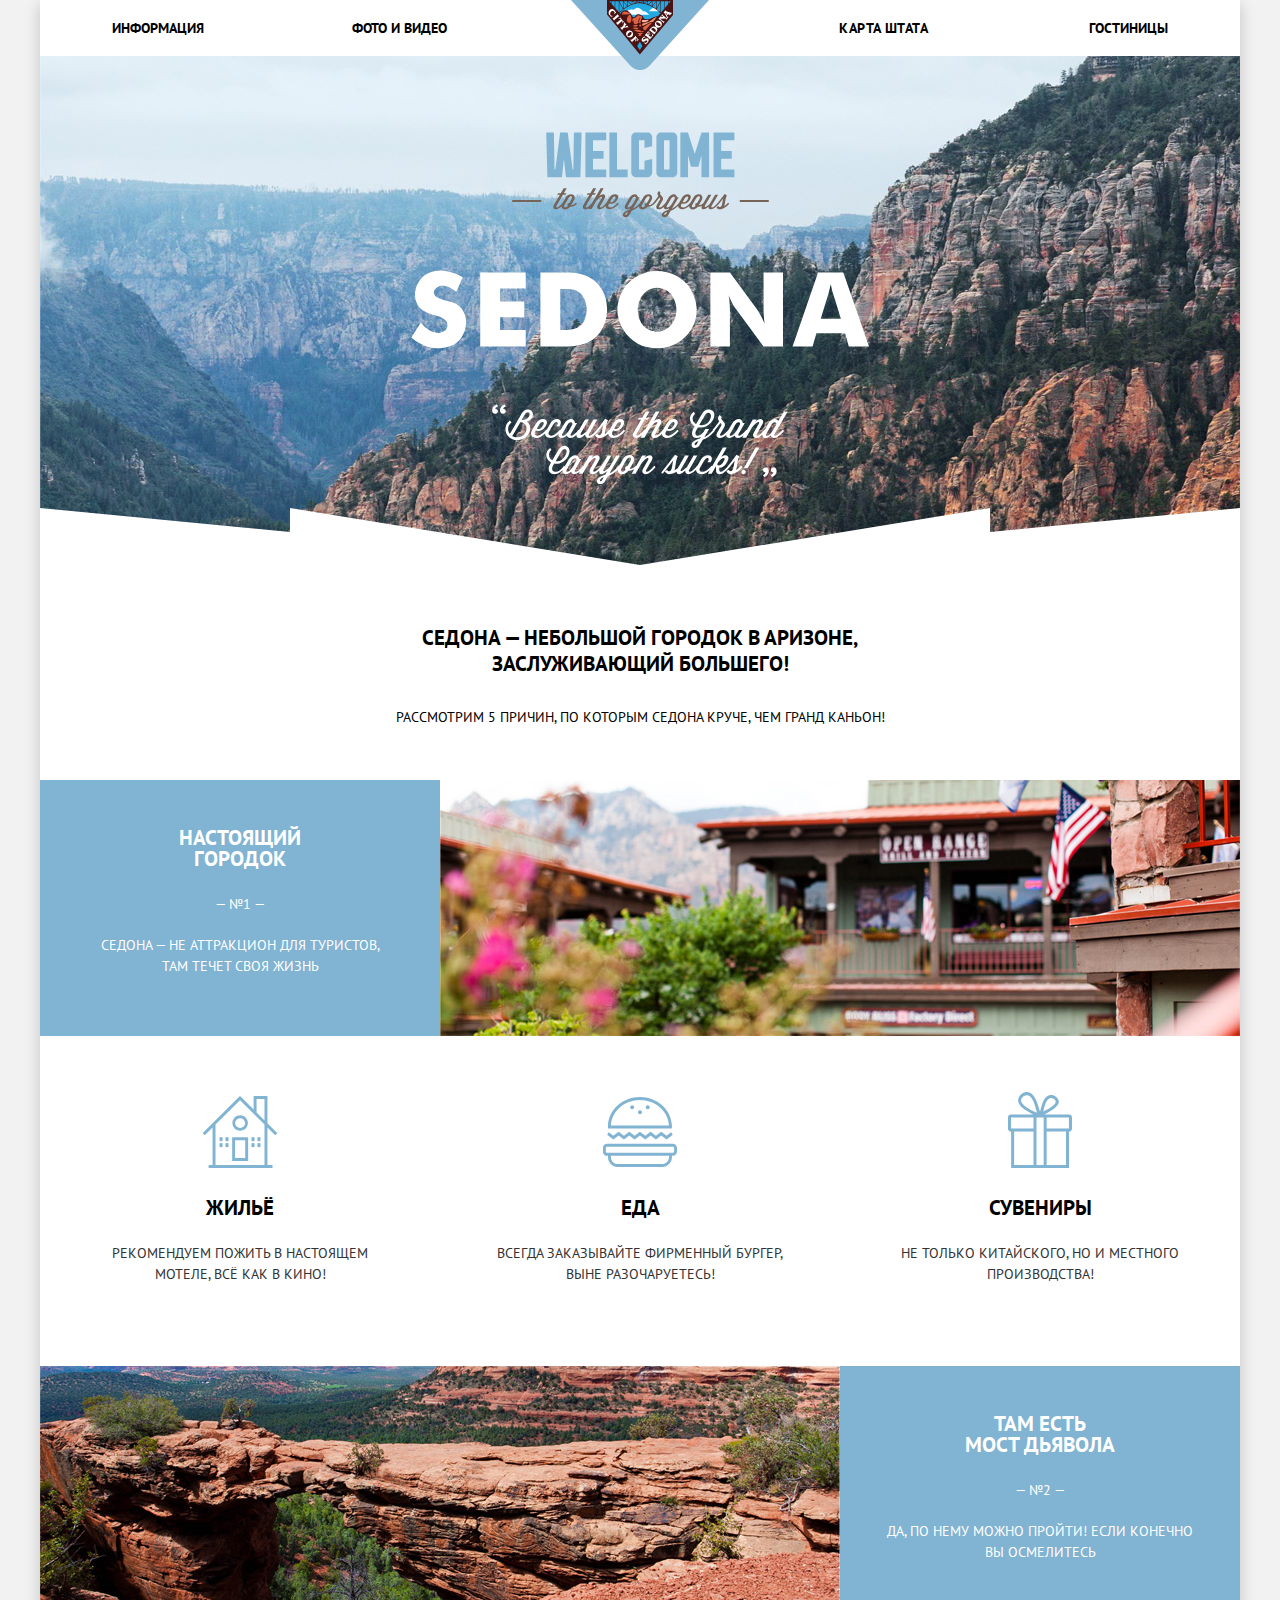
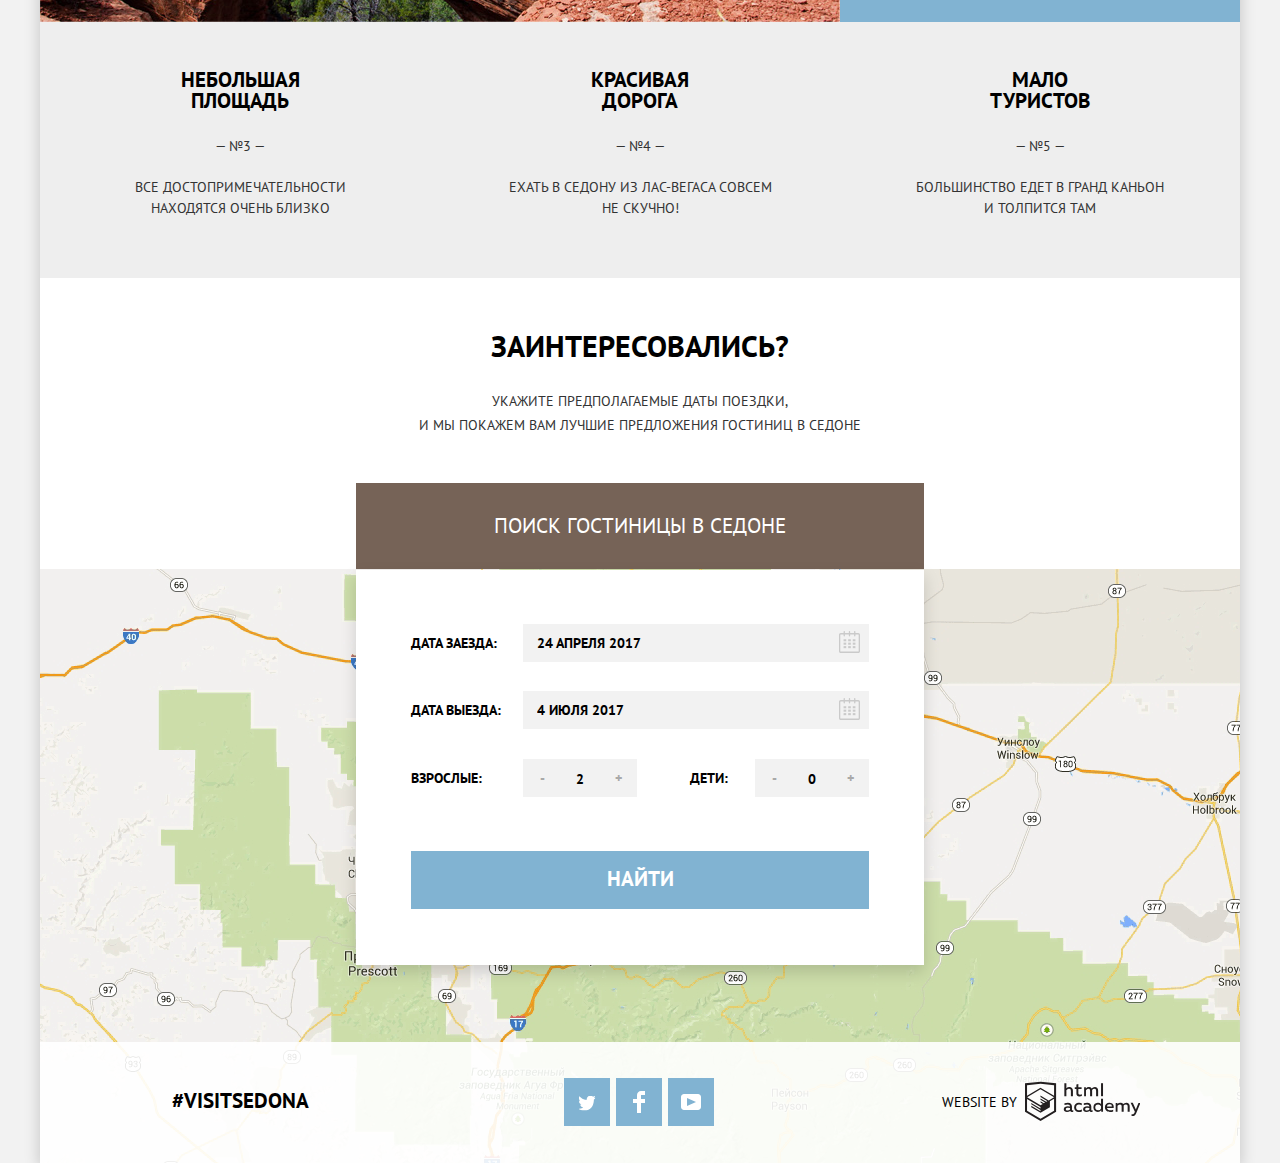
==== commit 71e55bea: "06. Cетки" ====
--- a/index.html
+++ b/index.html
@@ -7,7 +7,7 @@
     <link href="css/normalize.css" rel="stylesheet" type="text/css">
     <link href="css/style.css" rel="stylesheet" type="text/css">
   </head>
-  <body>
+  <body class="main-container">
     <header class="main-header">
       <nav class="main-navigation">
         <a class="main-logo">
@@ -20,85 +20,93 @@
           <li><a href="catalog.html">Гостиницы</a></li>
         </ul>
       </nav>
-    </header>
-    <main class="main-container">
-      <h1 class="visually-hidden">Жилье в Седоне</h1>
       <div class="main-intro">
         <img src="img/intro-logo.svg" width="459" height="353" alt="Седона приветствует вас!">
       </div>
-      <section class="about">
+    </header>
+    <main>
+      <h1 class="visually-hidden">Жилье в Седоне</h1>
+      <section class="about-container">
         <h2 class="visually-hidden">О Седоне</h2>
-        <b>Седона - небольшой городок в Аризоне, заслуживающий большего!</b>
+        <b>Седона &mdash; небольшой городок в Аризоне,<br>заслуживающий большего!</b>
       </section>
-      <section class="advantages">
+      <section class="advantages-container">
         <h2 class="visually-hidden">Преимущества</h2>
-        <p>Рассмотрим 5 причин, по которым Седона круче, чем Гранд Каньон!</p>
-        <div>
+        <p class="advantages-lead">
+          Рассмотрим 5 причин, по которым Седона круче, чем Гранд Каньон!
+        </p>
+        <div class="advantage-list">
           <div class="advantage">
-            <div class="advantage-header">
-              <div class="advantage-description">
-                <h3>Настоящий городок</h3>
-                <span class="advantage-number">&ndash; №1 &ndash;</span>
-                <p>Седона - не аттракцион для туристов, там течет своя жизнь</p>
-              </div>
-              <img src="img/picture_city.jpg" width="800" height="256" alt="Жизнь города">
+            <div class="advantage-description advantage-description-large">
+              <h3>Настоящий<br>городок</h3>
+              <p><span class="advantage-number">&mdash; №1 &mdash;</span></p>
+              <p>Седона &mdash; не аттракцион для туристов,<br> там течет своя жизнь</p>
             </div>
+            <img src="img/picture_city.jpg" width="800" height="256" alt="Жизнь города">
             <ul class="advantage-details">
-              <li class="advantage-detail">
-                <h4>Жилье</h4>
-                <p>Рекомендуем пожить в настоящем мотеле, всё как в кино!</p>
+              <li class="advantage-detail advantage-detail-habitation">
+                <h4>Жильё</h4>
+                <p>Рекомендуем пожить в настоящем<br>мотеле, всё как в кино!</p>
               </li>
-              <li class="advantage-detail">
+              <li class="advantage-detail advantage-detail-meal">
                 <h4>Еда</h4>
-                <p>Всегда заказывайте фирменный бургер, вы не разочаруетесь!</p>
+                <p>Всегда заказывайте фирменный бургер,<br>выне разочаруетесь!</p>
               </li>
-              <li class="advantage-detail">
+              <li class="advantage-detail advantage-detail-memento">
                 <h4>Сувениры</h4>
-                <p>Не только китайского, но и местного производства!</p>
+                <p>Не только китайского, но и местного<br>производства!</p>
               </li>
             </ul>
           </div>
-          <div class="advantage advantage-header">
-            <div class="advantage-description">
-              <h3>Там есть мост дьявола</h3>
-              <span class="advantage-number">&ndash; №2 &ndash;</span>
-              <p>Да, по нему можно пройти! Если конечно вы осмелитесь</p>
+          <div class="advantage">
+            <div class="advantage-description advantage-description-large advantage-description-right">
+              <h3>Там есть<br>мост дьявола</h3>
+              <p><span class="advantage-number">&mdash; №2 &mdash;</span></p>
+              <p>Да, по нему можно пройти! Если конечно<br>вы осмелитесь</p>
             </div>
             <img src="img/picture_canyon.jpg" width="800" height="256" alt="Мост дьявола">
           </div>
-          <div class="advantage advantage-description">
-            <h3 class="advantage-number">Небольшая площадь</h3>
-            <span>&ndash; №3 &ndash;</span>
-            <p>Все достопримечательности находятся очень близко</p>
+          <div class="advantage">
+            <div class="advantage-description">
+              <h3>Небольшая<br>площадь</h3>
+              <p><span class="advantage-number">&mdash; №3 &mdash;</span></p>
+              <p>Все достопримечательности<br>находятся очень близко</p>
+            </div>
           </div>
-          <div class="advantage advantage-description">
-            <h3 class="advantage-number">Красивая дорога</h3>
-            <span>&ndash; №4 &ndash;</span>
-            <p>Ехать в Седону из Лас-Вегаса совсем не скучно!</p>
+          <div class="advantage">
+            <div class="advantage-description">
+              <h3>Красивая<br>дорога</h3>
+              <p><span class="advantage-number">&mdash; №4 &mdash;</span></p>
+              <p>Ехать в Седону из Лас-Вегаса совсем<br>не скучно!</p>
+            </div>
           </div>
-          <div class="advantage advantage-description">
-            <h3>Мало туристов</h3>
-            <span class="advantage-number">&ndash; №5 &ndash;</span>
-            <p>Большинство едет в Гранд Каньон и толпится там</p>
-          </div>
+          <div class="advantage">
+            <div class="advantage-description">
+              <h3>Мало<br>туристов</h3>
+              <p><span class="advantage-number">&mdash; №5 &mdash;</span></p>
+              <p>Большинство едет в Гранд Каньон<br>и толпится там</p>
+            </div>
+          </div>          
         </div>
       </section>
-      <section class="search-housing">
-        <h2 class="visually-hidden">Поиск</h2>
+      <section class="search-habitation-container">
+        <h2 class="visually-hidden">Поиск жилья на карте</h2>
         <b>Заинтересовались?</b>
         <p>Укажите предполагаемые даты поездки,<br>
           и мы покажем Вам лучшие предложения гостиниц в Седоне
         </p>
-        <button class="button button-alter" type="button">Поиск гостиницы в Седоне</button>
-        <img src="img/map-sedona-location.png" width="1200" height="594" alt="Седона на карте">
+        <a href="search-habitation-on-map.html" class="button button-alter" type="button">Поиск гостиницы в Седоне</a>
+        <div class="habitation-map-wrapper">
+          <img src="img/map-sedona-location.png" width="1200" height="594" alt="Седона на карте">
+        </div>
       </section>
     </main>
-    <footer class="main-footer">
+    <footer class="main-footer main-footer-top">
       <p class="footer-hashtag">#visitsedona</p>
       <ul class="footer-social">
-        <li><a class="button button-main" href="">Twitter</a></li>
-        <li><a class="button button-main" href="">Facebook</a></li>
-        <li><a class="button button-main" href="">YouTube</a></li>
+        <li><a class="button button-main button-tw" href="">Twitter</a></li>
+        <li><a class="button button-main button-fb" href="">Facebook</a></li>
+        <li><a class="button button-main button-yt" href="">YouTube</a></li>
       </ul>
       <p class="footer-copyright">
         Website by
@@ -109,41 +117,41 @@
         </a>
       </p>
     </footer>
-    <div class="modal modal-search-housing">
+    <div class="modal modal-search-habitation">
       <form action="https://echo.htmlacademy.ru" method="post">
-        <div>
+        <div class="date-control">
           <label for="arrival-field">Дата заезда:</label>
-          <div class="date-control">
+          <div class="data-field date-field">
             <input id="arrival-field" type="text" name="arrivalDate" value="24 Апреля 2017">
             <button class="button button-picker" type="button" aria-label="Открыть календарь">Календарь</button>
           </div>
         </div>
-        <div>
+        <div class="date-control">
           <label for="departure-field">Дата выезда:</label>
-          <div class="date-control">
+          <div class="data-field date-field">
             <input id="departure-field" type="text" name="departureDate" value="4 Июля 2017">
             <button class="button button-picker" type="button" aria-label="Открыть календарь">Календарь</button>
           </div>
         </div>
-        <div>
-          <div>
+        <div class="number-control-wrapper">
+          <div class="number-control">
             <label for="adult-field">Взрослые:</label>
-            <div class="number-control">
-              <button class="button button-picker" type="button" aria-label="Уменьшить">-</button>
+            <div class="data-field number-field">
+              <button class="button button-picker button-minus" type="button" aria-label="Уменьшить">-</button>
               <input id="adult-field" type="text" name="adultCount" value="2">
-              <button class="button button-picker" type="button" aria-label="Увеличить">+</button>
+              <button class="button button-picker button-plus" type="button" aria-label="Увеличить">+</button>
             </div>
           </div>
-          <div>
+          <div class="number-control childrent-count-control">
             <label for="children-field">Дети:</label>
-            <div class="number-control">
-              <button class="button button-picker" type="button" aria-label="Уменьшить">-</button>
+            <div class="data-field number-field">
+              <button class="button button-picker button-minus" type="button" aria-label="Уменьшить">-</button>
               <input id="children-field" type="text" name="childrenCount" value="0">
-              <button class="button button-picker" type="button" aria-label="Увеличить">+</button>
+              <button class="button button-picker button-plus" type="button" aria-label="Увеличить">+</button>
             </div>
           </div>
         </div>
-        <button class="button button-main" type="submit">Найти</button>
+        <button class="button button-main button-search" type="submit">Найти</button>
       </form>
     </div>
   </body>
--- a/css/style.css
+++ b/css/style.css
@@ -1,3 +1,14 @@
+*, *::before, *::after {
+  box-sizing: inherit;
+}
+
+html {
+  margin: 0;
+  padding: 0;
+  box-sizing: border-box;
+  background-color: #f2f2f2;
+}
+
 body {
   margin: 0;
   padding: 0;
@@ -7,13 +18,94 @@
   line-height: 21px;
   font-weight: normal;
   color: #000;
-  background-color: #fff;
   text-transform: uppercase;
 }
 
 a {
   text-decoration: none;
 }
+
+img {
+  max-width: 100%;
+  height: auto;
+}
+
+.main-container {
+  position: relative;
+  width: 1200px;
+  margin: 0 auto;
+  box-shadow: 0px 5px 15px 0 rgba(0, 1, 1, 0.2);
+}
+
+.visually-hidden:not(:focus):not(:active),
+input[type="checkbox"].visually-hidden,
+input[type="radio"].visually-hidden {
+  position: absolute;
+
+  width: 1px;
+  height: 1px;
+  margin: -1px;
+  border: 0;
+  padding: 0;
+
+  white-space: nowrap;
+
+  clip-path: inset(100%);
+  clip: rect(0 0 0 0);
+  overflow: hidden;
+}
+
+
+/**** Grid.Begin
+*/
+
+.main-navigation {
+  position: relative;
+  background-color: #fff;
+  z-index: 1000;
+}
+
+.main-navigation .main-logo {
+  position: absolute;
+  left: 50%;
+  top: 0;
+  transform: translate(-50%, 0);
+}
+
+.site-navigation {
+  display: flex;
+  margin: 0;
+  padding: 0;
+  /* background-color: blue; */
+}
+
+.site-navigation li {
+  display: flex;
+  align-items: center;
+  justify-content: center;
+  width: 240px;
+  height: 56px;  
+}
+
+.site-navigation li:nth-child(-n+2) {
+  justify-content: flex-start;
+  padding-left: 72px;
+}
+
+.site-navigation li:nth-child(n+3) {
+  justify-content: flex-end;
+  justify-items: end;
+  padding-right: 72px;
+}
+
+.site-navigation li:nth-child(3) {
+  margin-left: auto;
+  letter-spacing: 0.03em;
+}
+
+/**** Grid.End
+*/
+
 
 /**** Button.Begin
 */
@@ -89,6 +181,7 @@
 
 .main-navigation {
   font-size: 14px;
+  font-weight: bold;
   line-height: 26px;
   color: #000;
 }
@@ -97,10 +190,9 @@
   list-style: none;
 }
 
-
 .site-navigation a {
   color: #000;
-outline: none;
+  outline: none;
 }
 
 .site-navigation a[href]:hover,
@@ -124,25 +216,129 @@
 */
 
 .main-footer {
+  display: flex;
+  height: 121px;
+  padding: 0px;
+  justify-content: flex-start;
+  align-items: stretch;
   color: #000;
   background-color: rgba(255, 255, 255, 0.9);;
 }
 
+.main-footer-top {
+  position: absolute;
+  left:0;
+  right: 0;
+  bottom: 0;
+}
+
+.footer-hashtag {
+  display: flex;
+  flex-wrap: wrap;
+  justify-content: flex-start;
+  align-items: center;
+  width: 514px;
+  min-width: 220px;
+  margin: 0;
+  padding: 10px 50px;
+  padding-left: 132px;
+  padding-top: 7px;
+  font-size: 21px;
+  font-weight: bold;
+  line-height: 26px;
+  /* background-color: lightgreen; */
+}
+
 .footer-social {
-  text-align: center;
+  display: flex;
+  flex-wrap: wrap;
+  justify-content: flex-start;
+  align-items: center;
+  align-content: center;
+  max-width: 500px;
+  padding: 10px;
+  padding-top: 8px;
   list-style: none;
-}
-
-.footer-social ul {
-  list-style: none;
+  font-size: 0px;
+  /* background-color: red; */
+}
+
+.footer-social li {
+  margin: 3px 0;
+  margin-left: 6px;
+}
+
+.footer-social li:first-child {
+  margin-left: 0;
+}
+
+.footer-social .button::before {
+  content: "";
+  position: absolute;
+  top: 50%;
+  left: 50%;
+  transform: translate(-50%, -50%);
+  background-repeat: no-repeat;  
+}
+
+.footer-social .button:hover::before {
+  opacity: 0.3;
+}
+
+.footer-social .button-tw::before {
+  top: 53%;
+  width: 17px;
+  height: 15px;
+  background-image: url("../img/icon-twitter.svg");
+}
+
+.footer-social .button-fb::before  {
+  width: 12px;
+  height: 22px;
+  background-image: url("../img/icon-facebook.svg");
+}
+
+.footer-social .button-yt::before  {
+  width: 20px;
+  height: 16px;
+  background-image: url("../img/icon-youtube.svg");
+}
+
+.footer-social a {
+  display: block;
+  position: relative;
+  width: 46px;
+  height: 48px;
+  margin: 0;
+  padding: 0;
+  font-size: 0;
 }
 
 .footer-copyright {
-  text-align: center;
-}
+  display: flex;
+  justify-content: flex-start;
+  min-width: 310px;
+  margin: 0;
+  margin-left: auto;
+  padding: 10px;
+  padding-left: 12px;
+  align-items: center;
+  /* background-color: red; */
+}
+
+.footer-copyright a {
+  margin-top: 3px;
+  margin-left: 8px;
+}
+
 
 .footer-copyright-logo {
   outline: none;
+}
+
+.footer-copyright-logo img {
+  width: 115px; 
+  height: 41px;
 }
 
 .footer-copyright-logo .hover,
@@ -169,7 +365,6 @@
   display: none;
 }
 
-
 /**** Footer.End
 */
 
@@ -177,20 +372,49 @@
 */
 
 .main-intro {
+  position: relative;
+  display: flex;
+  align-items: start;
+  justify-content: center;
+  min-height: 509px;
   background-color: #dae8f1;
   background-image: url("../img/intro-photo.jpg");
   background-position: top center;
   background-repeat: no-repeat;
 }
 
+.main-intro::after {
+  content: "";
+  position: absolute;
+  bottom: 0px;
+  left: 0;
+  height: 57px;
+  width: 1200px;
+  background-image: url("../img/intro-mask.svg");
+  background-repeat: no-repeat;  
+}
+
+.main-intro img {
+  margin-top: 76px;
+  width: 459px;
+  height: 353px;
+}
+
 /**** Intro.End
 */
 
 /**** About.Begin
 */
 
-.about {
-
+.about-container {
+  text-align: center;
+  padding: 60px 0 15px 0;
+  background-color: #fff;
+}
+
+.about-container b {
+  font-size: 21px;
+  line-height: 26px;
 }
 
 /**** About.End
@@ -199,113 +423,318 @@
 /**** Advantages.Begin
 */
 
+.advantages-container {
+  background-color: #fff;
+}
+
+.advantages-lead {
+  text-align: center;
+  margin: 0;
+  padding: 15px;
+  padding-bottom: 52px;
+}
+
+.advantage-list {
+  display: flex;
+  flex-wrap: wrap;
+}
+
+.advantage {
+  display: flex;
+  flex-wrap: wrap;
+}
+
+.advantage img {
+  width: 800px;
+  height: 256px;
+}
+
 .advantage-description {
+  width: 400px;
+  min-height: 256px;
+  margin: 0;
+  padding: 32px 0;
   text-align: center;
   color: #333;
+  background-color: #eee;
 }
 
 .advantage-description h3 {
+  margin: 0;
+  padding: 15px 10px;
   font-size: 21px;
   font-weight: bold;
   color: #000;
 }
 
-.advantage-header,
-.advantage-header h3 {
-  color: #fff;
-}
-
-.advantage-header .advantage-description {
+.advantage-description p {
+  margin: 0;
+  padding: 10px;
+}
+
+.advantage-description-large {
   color: #fff;
   background-color: #81b3d2;
 }
 
+.advantage-description-large h3 {
+  color: #fff;
+}
+
+.advantage-description-right {
+  order: 1;
+}
+
 .advantage-details {
+  display: flex;
+  justify-content: space-between;
+  width: 1200px;
+  margin: 0;
+  padding: 0;
   list-style: none;
+  /* background-color: pink; */
 }
 
 .advantage-detail {
+  position: relative;
+  margin: 0;
+  width: 400px;
+  min-height: 330px;
+  margin: 0;
+  padding: 5px;
   text-align: center;
   color: #333;
+  background-color: #fff;
+  /* background-color: red; */
 }
 
 .advantage-detail h4 {
+  margin: 0;
+  margin-top: 146px;
+  padding: 10px;
   font-size: 21px;
   font-weight: bold;
   color: #000;
+  /* background-color: green; */
+}
+
+.advantage-detail p {
+  margin: 0;
+  padding: 15px;
+  /* background-color: blue; */
+}
+
+.advantage-detail::before {
+  content: "";
+  position: absolute;
+  top: 50%;
+  left: 50%;
+  transform: translate(-50%, -50%);
+  background-repeat: no-repeat;  
+}
+
+.advantage-detail-habitation::before {
+  top: 29%;
+  width: 75px;
+  height: 72px;
+  background-image: url("../img/icon-habitation.svg");
+}
+
+.advantage-detail-meal::before {
+  top: 29%;
+  width: 74px;
+  height: 70px;
+  background-image: url("../img/icon-meal.svg");
+}
+
+.advantage-detail-memento::before {
+  top: 28.5%;
+  width: 64px;
+  height: 76px;
+  background-image: url("../img/icon-memento.svg");
 }
 
 /**** Advantages.End
 */
 
-/**** SearchHousing.Begin
-*/
-
-.search-housing {
+/**** SearchHabitation.Begin
+*/
+
+.search-habitation-container {
+  padding-top: 50px;
   text-align: center;
   color: #333;
-}
-
-.search-housing b {
-  color: #000;
-}
-
-.search-housing .button-alter {
+  background-color: #fff;
+}
+
+.search-habitation-container b {
+  color: #000;
+  font-size: 30px;
+  line-height: 36px;
+}
+
+.search-habitation-container p {
+  margin-top: 25px;
+  margin-bottom: 46px;
+  line-height: 24px;
+}
+
+.search-habitation-container .button-alter {
   font-size: 21px;
   line-height: 26px;
-}
-
-/**** SearchHousing.End
+  padding: 30px 138px;
+}
+
+.habitation-map-wrapper {
+  background-color: #f2f1ef;
+  background-color: red;
+}
+
+.habitation-map-wrapper img {
+  display: block;
+  width: "1200";
+  height: "594";
+}
+
+/**** SearchHabitation.End
 */
 
 /**** Modal.Begin
 */
 
 .modal {
+  display: block;
+  position: absolute;
+  width: 568px;
+  height: 395px;
+  left: 50%;
+  margin-left: -284px;
+  bottom: 198px;
   color: #000;
   background-color: #fff;
   box-shadow: 0px 5px 15px 0 rgba(0, 1, 1, 0.2);
 }
 
-.modal-search-housing {
-  box-sizing: border-box;
+.modal-search-habitation {
+  padding: 25px 55px;
   font-weight: bold;
   background-color: #fff;
   color: #000;
   box-shadow: 0px 7px 15px 0 rgba(0, 1, 1, 0.15);
 }
 
-.modal-search-housing input {
+
+.date-control {
+  display: flex;
+  justify-content: flex-start;
+  align-items: center;
+  margin-top: 29px;
+}
+
+.date-control label {
+  min-width: 100px;
+  /* background-color: red; */
+}
+
+.date-field {
+  position: relative;
+  margin-left: 12px;
+}
+
+.date-control .button {
+  position: absolute;
+  font-size: 0;
+  width: 23px;
+  height: 24px;
+  right: 9px;
+  top: 50%;
+  margin-top: -14px;
+  /* background-color: red; */
+  background-color: transparent;
+  background-image: url("../img/icon-calendar.svg");
+  background-repeat: no-repeat;  
+}
+
+
+.data-field input {
+  width: 346px;
+  padding: 6px 12px;
+  padding-top: 7px;
   font: inherit;
+  text-align: left;
+  text-transform: uppercase;
   background-color: #f2f2f2;
   border: solid 2px transparent;
   outline: none;
 }
 
-.modal-search-housing input:hover {
+.data-field input:hover {
   background-color: #ebebeb;
 }
 
-.modal-search-housing input:focus {
+.data-field input:focus {
   background-color: #ffffff;
   border: solid 2px #e5e5e5;
 }
 
-.modal-search-housing .button-picker {
+.data-field button {
+  width: 38px;
+  height: 38px;
   background-color: #f2f2f2;
-}
-
-.modal-search-housing .button-main {
+  border: solid 2px transparent;  
+  outline: none;
+}
+
+.number-control-wrapper {
+  display: flex;
+  justify-content: space-between;
+  margin-top: 30px;
+}
+
+.number-control-wrapper .number-control {
+  margin-left: 0;
+}
+
+.number-control-wrapper .number-control:first-child {
+  margin-left: 0; 
+}
+
+.number-control {
+  display: flex;
+  justify-content: flex-start;
+  align-items: center;
+}
+
+.number-control label {
+  min-width: 100px;
+}
+
+.number-field {
+  display: flex;
+  justify-content: flex-start;
+  align-items: center;
+  margin-left: 12px;
+}
+
+.number-field input {
+  width: 38px;
+  height: 38px;
+  text-align: center;
+  font-weight: bold;
+}
+
+.childrent-count-control label {
+  min-width: 53px;
+}
+
+
+.modal-search-habitation .button-search {
+  width: 100%;
+  margin-top: 54px;
+  padding: 15px 10px;
+  padding-bottom: 17px;
   font-size: 21px;
   line-height: 26px;
-}
-
-.date-control input {
-  text-align: left;
-}
-
-.number-control input {
-  text-align: center;
 }
 
 /**** Modal.End
@@ -431,7 +860,7 @@
 .offer {
   font-size: 14px;
   line-height: 21px;
-  color: #333;  
+  color: #333;
 }
 
 .offer-title {
@@ -443,7 +872,7 @@
 
 .offer-title a {
   color: inherit;
-  outline: none;  
+  outline: none;
 }
 
 .offer-title a:hover,
